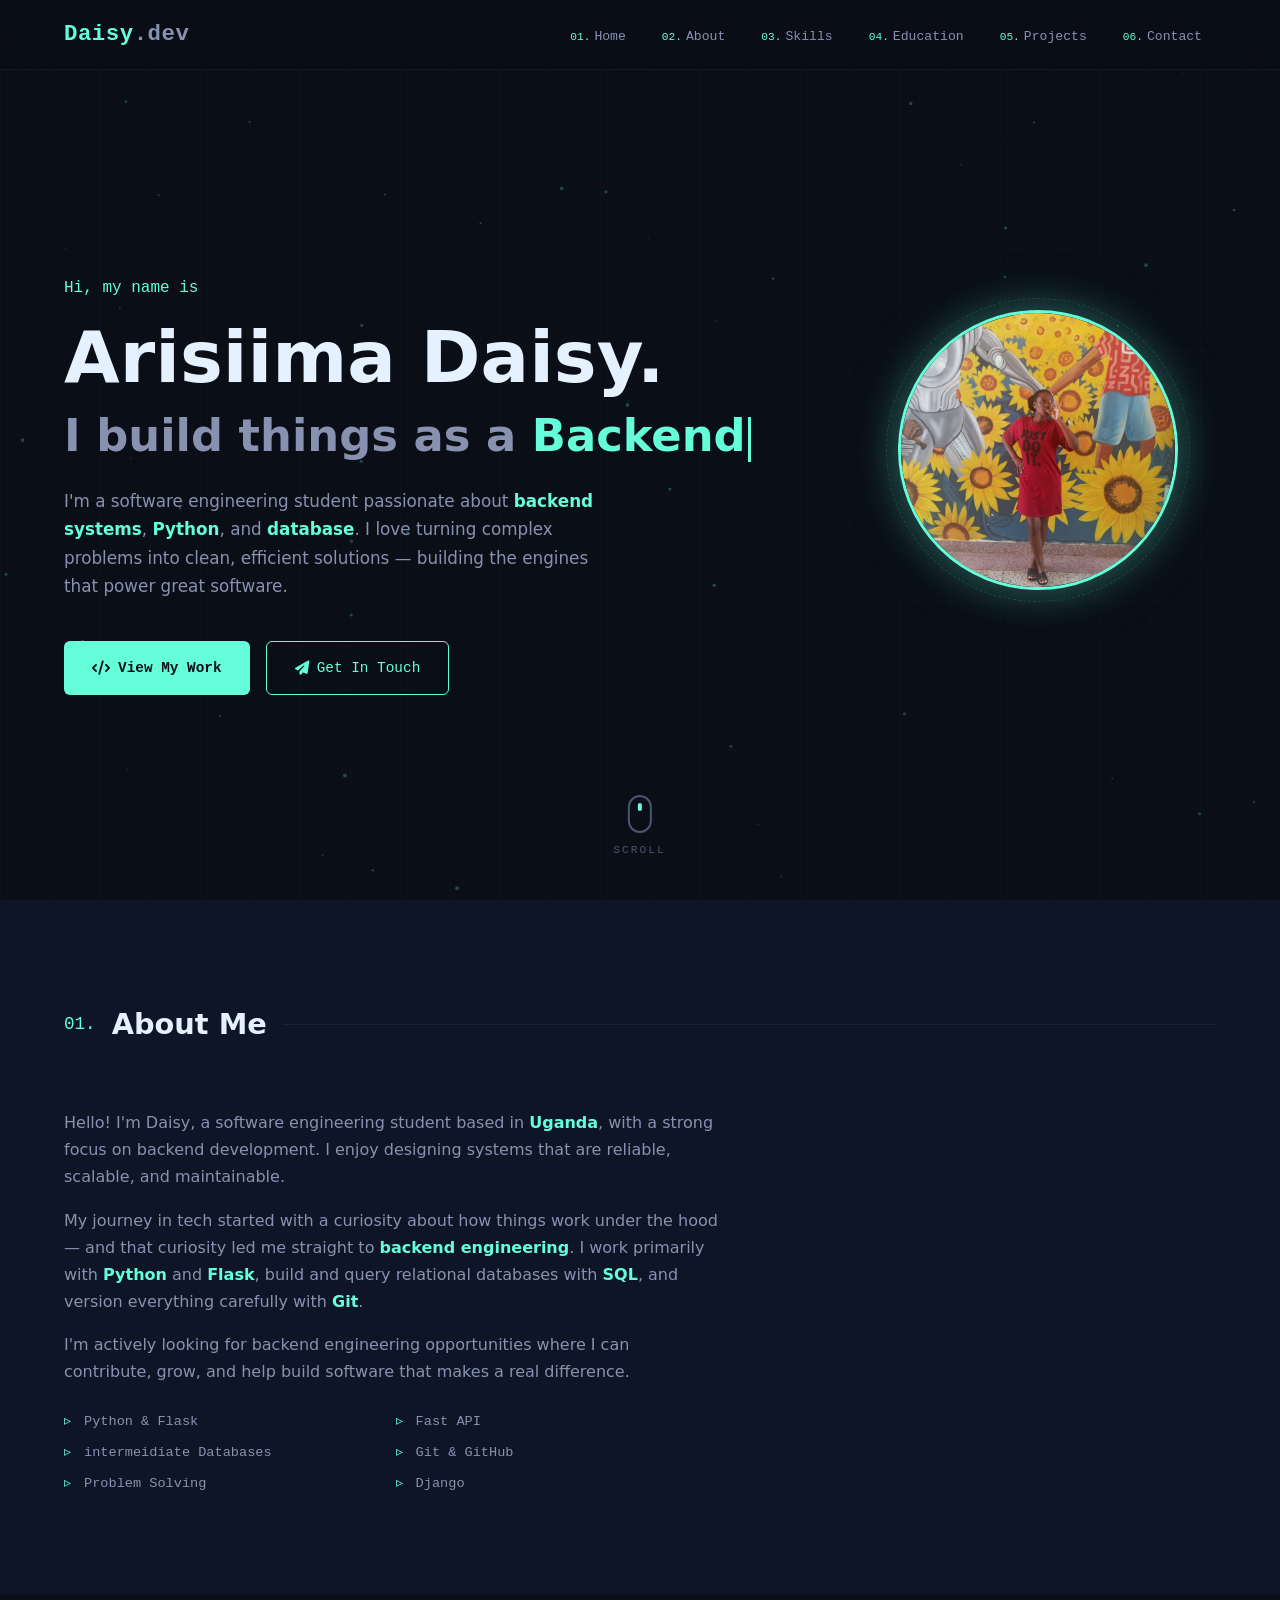
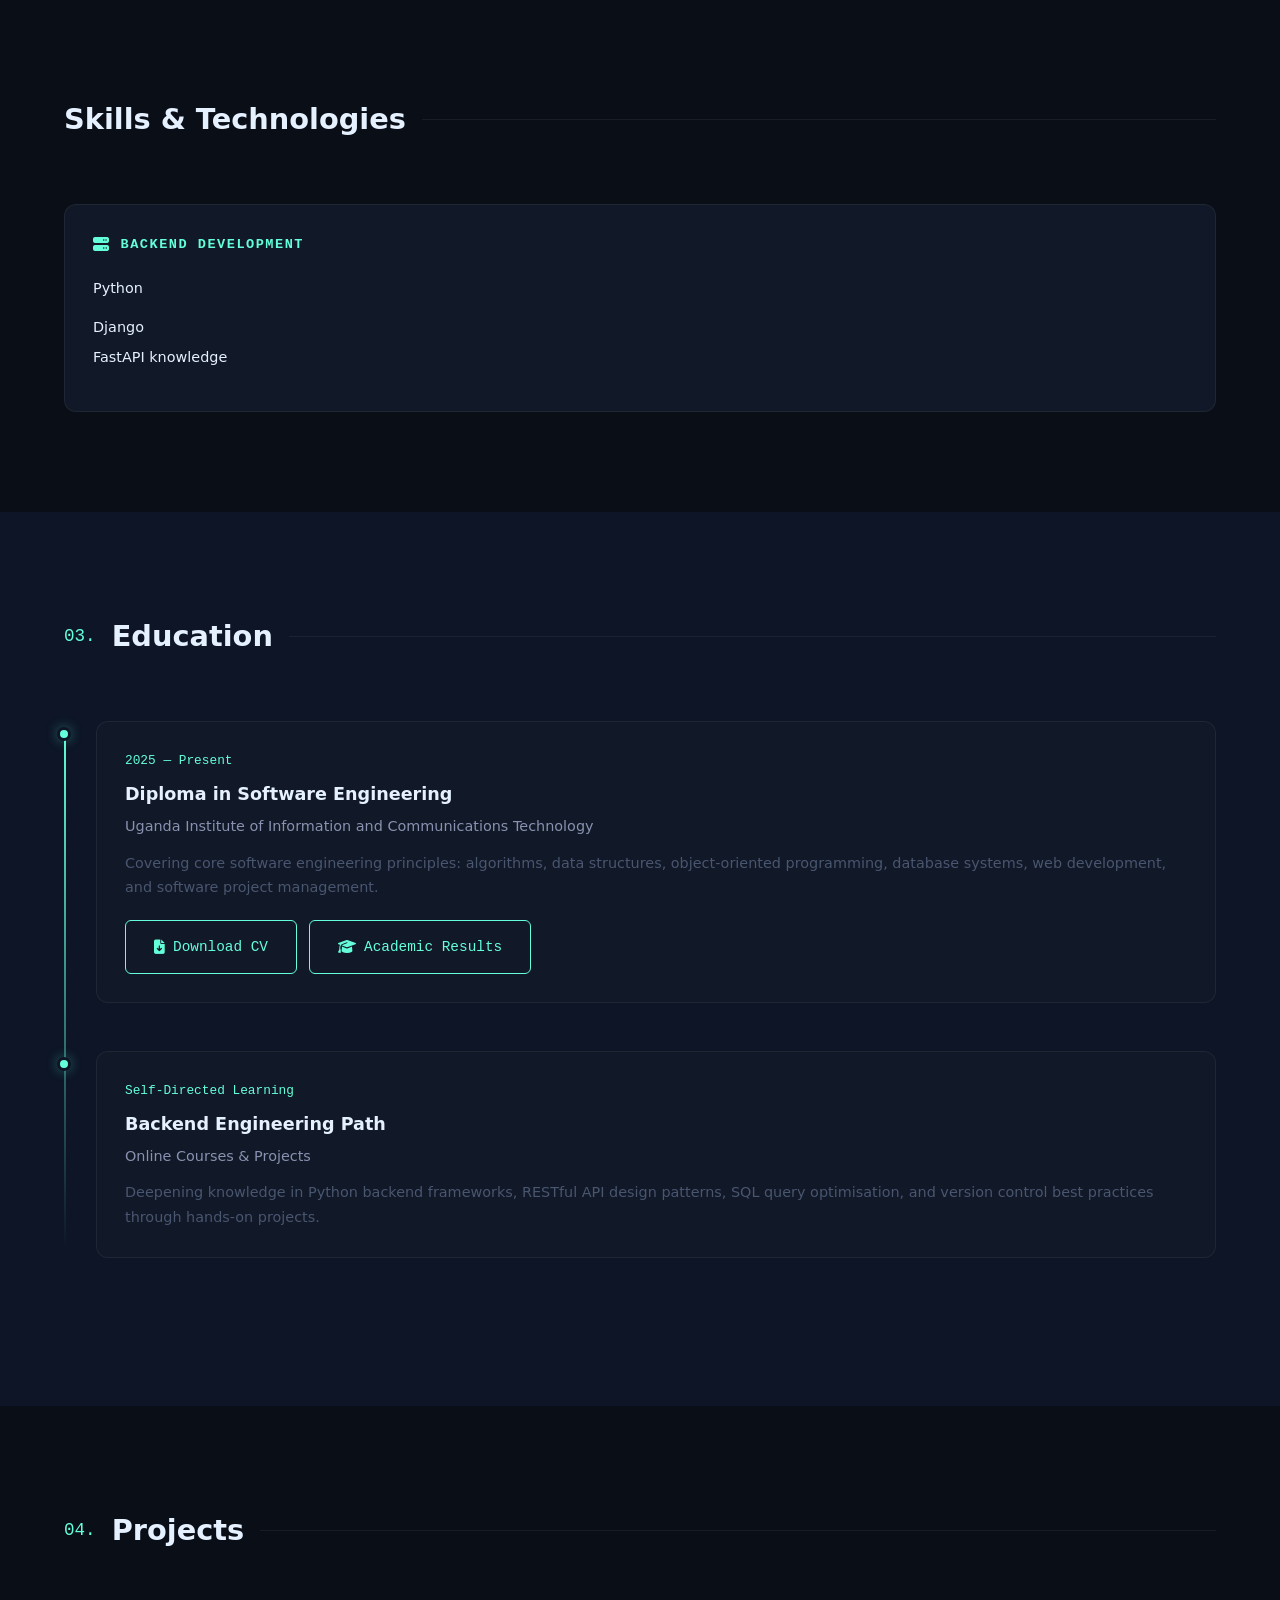
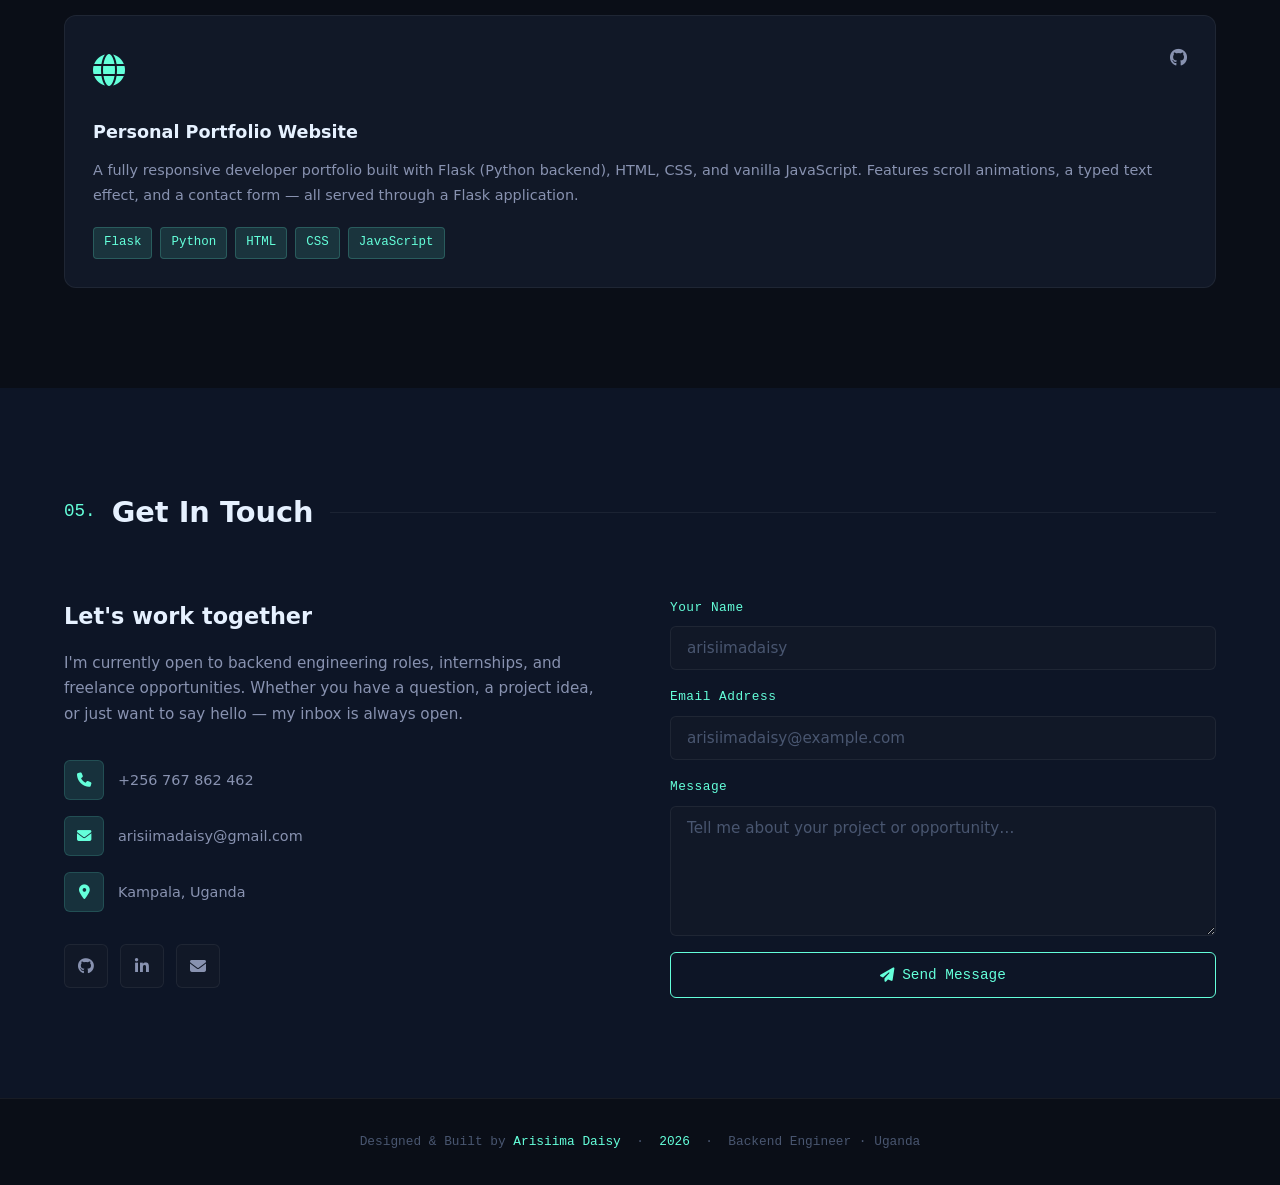
==== index.html @ 24797f11 "simple edit" ====
<!doctype html>
<html lang="en">
  <head>
    <meta charset="UTF-8" />
    <meta name="viewport" content="width=device-width, initial-scale=1.0" />
    <meta name="description" content="Arisiima Daisy — Backend Software Engineer specialising in Python, APIs, and database design. Open to backend engineering opportunities." />
    <meta name="author" content="Arisiima Daisy" />
    <title>Arisiima Daisy | Backend Engineer</title>

    <!-- Preconnect for performance -->
    <link rel="preconnect" href="https://cdnjs.cloudflare.com" />

    <link rel="stylesheet" href="./static/style.css" />
    <link rel="stylesheet" href="https://cdnjs.cloudflare.com/ajax/libs/font-awesome/6.4.0/css/all.min.css" />
  </head>

  <body>

    <!-- Particle network background -->
    <canvas id="particles-canvas"></canvas>

    <!-- ==========================================
         NAVIGATION
         ========================================== -->
    <nav>
      <a href="#hero" class="logo">Daisy<span>.dev</span></a>

      <ul>
        <li><a href="#hero">Home</a></li>
        <li><a href="#about">About</a></li>
        <li><a href="#skills">Skills</a></li>
        <li><a href="#education">Education</a></li>
        <li><a href="#projects">Projects</a></li>
        <li><a href="#contact">Contact</a></li>
      </ul>

      <button class="hamburger" aria-label="Toggle navigation" aria-expanded="false">
        <span></span>
        <span></span>
        <span></span>
      </button>
    </nav>

    <!-- ==========================================
         HERO
         ========================================== -->
    <section id="hero">
      <div class="hero-inner">
        <p class="hero-greeting">Hi, my name is</p>
        <h1 class="hero-name">Arisiima Daisy.</h1>
        <h2 class="hero-title">
          I build things as a&nbsp;<span class="typed-text"></span><span class="cursor"></span>
        </h2>
        <p class="hero-description">
          I'm a software engineering student passionate about <strong>backend systems</strong>,
          <strong>Python</strong>, and <strong>database</strong>. I love turning
          complex problems into clean, efficient solutions — building the engines that
          power great software.
        </p>
        <div class="hero-cta">
          <a href="#projects" class="btn btn-secondary">
            <i class="fa-solid fa-code"></i> View My Work
          </a>
          <a href="#contact" class="btn btn-primary">
            <i class="fa-solid fa-paper-plane"></i> Get In Touch
          </a>
        </div>
      </div>

      <!-- Profile photo -->
      <div class="hero-image-wrapper">
        <img src="./templates/mine.jpeg" alt="Arisiima Daisy — Backend Engineer" />
      </div>

      <!-- Scroll hint -->
      <div class="scroll-indicator">
        <div class="mouse"></div>
        <span>SCROLL</span>
      </div>
    </section>

    <!-- ==========================================
         ABOUT
         ========================================== -->
    <section id="about">
      <div class="section-header reveal">
        <span class="section-num">01.</span>
        <h2>About Me</h2>
      </div>

      <div class="about-grid">
        <div class="about-text reveal-left">
          <p>
            Hello! I'm Daisy, a software engineering student based in <strong>Uganda</strong>,
            with a strong focus on backend development. I enjoy designing systems that are
            reliable, scalable, and maintainable.
          </p>
          <p>
            My journey in tech started with a curiosity about how things work under the hood —
            and that curiosity led me straight to <strong>backend engineering</strong>. I work
            primarily with <strong>Python</strong> and <strong>Flask</strong>, build and query
            relational databases with <strong>SQL</strong>, and version everything carefully
            with <strong>Git</strong>.
          </p>
          <p>
            I'm actively looking for backend engineering opportunities where I can contribute,
            grow, and help build software that makes a real difference.
          </p>

          <ul class="about-highlights">
            <li>Python &amp; Flask</li>
            <li>Fast API </li>
            <li>intermeidiate Databases</li>
            <li>Git &amp; GitHub</li>
            <li>Problem Solving</li>
            <li>Django</li>
          </ul>
        </div>
      </div>
    </section>

    <!-- ==========================================
         SKILLS
         ========================================== -->
    <section id="skills">
      <div class="section-header reveal">
        <h2>Skills &amp; Technologies</h2>
      </div>

      <div class="skills-grid">

        <!-- Backend -->
        <div class="skill-category reveal">
          <h3><i class="fa-solid fa-server"></i> Backend Development</h3>

          <div class="skill-item">
            <div class="skill-info">
              <span class="skill-name">Python</span>
              </div>
          </div>

          <div class="skill-item">
            <div class="skill-info">
              <span class="skill-name">Django</span>
            </div>
          <div class="skill-item">
            <div class="skill-info">
              <span class="skill-name">FastAPI knowledge</span> 
            </div>
          </div>
        </div>
    </section>

    <!-- ==========================================
         EDUCATION
         ========================================== -->
    <section id="education">
      <div class="section-header reveal">
        <span class="section-num">03.</span>
        <h2>Education</h2>
      </div>

      <div class="timeline">
        <div class="timeline-item reveal">
          <div class="timeline-card">
            <div class="timeline-date">2025 — Present</div>
            <h3>Diploma in Software Engineering</h3>
            <p class="institution">Uganda Institute of Information and Communications Technology</p>
            <p>
              Covering core software engineering principles: algorithms, data structures,
              object-oriented programming, database systems, web development, and software
              project management.
            </p>
            <div class="doc-links">
              <a href="CV.pdf" target="_blank" class="btn btn-primary" id="cvButton">
                <i class="fa-solid fa-file-arrow-down"></i> Download CV
              </a>
              <a href="../my results.pdf" target="_blank" class="btn btn-primary">
                <i class="fa-solid fa-graduation-cap"></i> Academic Results
              </a>
            </div>
          </div>
        </div>

        <div class="timeline-item reveal">
          <div class="timeline-card">
            <div class="timeline-date">Self-Directed Learning</div>
            <h3>Backend Engineering Path</h3>
            <p class="institution">Online Courses &amp; Projects</p>
            <p>
              Deepening knowledge in Python backend frameworks, RESTful API design patterns,
              SQL query optimisation, and version control best practices through hands-on projects.
            </p>
          </div>
        </div>
      </div>
    </section>

    <!-- ==========================================
         PROJECTS
         ========================================== -->
    <section id="projects">
      <div class="section-header reveal">
        <span class="section-num">04.</span>
        <h2>Projects</h2>
      </div>

      <div class="projects-grid reveal-stagger">

        <!-- Project 1 -->
        <div class="project-card">
          <div class="project-top">
            <span class="project-icon"><i class="fa-solid fa-globe"></i></span>
            <div class="project-links">
              <a href="#" title="View Code" aria-label="Source code">
                <i class="fa-brands fa-github"></i>
              </a>
            </div>
          </div>
          <h3>Personal Portfolio Website</h3>
          <p>
            A fully responsive developer portfolio built with Flask (Python backend),
            HTML, CSS, and vanilla JavaScript. Features scroll animations, a typed
            text effect, and a contact form — all served through a Flask application.
          </p>
          <div class="tech-tags">
            <span class="tag">Flask</span>
            <span class="tag">Python</span>
            <span class="tag">HTML</span>
            <span class="tag">CSS</span>
            <span class="tag">JavaScript</span>
          </div>
        </div>

        <!-- Project 2 — placeholder encouraging growth -->
        <!-- <div class="project-card">
          <div class="project-top">
            <span class="project-icon"><i class="fa-solid fa-database"></i></span>
            <div class="project-links">
              <a href="#" title="Coming soon" aria-label="Coming soon">
                <i class="fa-solid fa-code"></i>
              </a>
            </div>
          </div>
          <h3>Student Records API</h3>
          <p>
            A RESTful API built with Flask and SQLite for managing student records —
            supporting CRUD operations, query filtering, and JSON responses. Demonstrates
            clean separation of concerns and database-backed persistence.
          </p>
          <div class="tech-tags">
            <span class="tag">Python</span>
            <span class="tag">Flask</span>
            <span class="tag">SQLite</span>
            <span class="tag">REST API</span>
          </div>
        </div> -->

        <!-- Project 3 -->
        <!-- <div class="project-card">
          <div class="project-top">
            <span class="project-icon"><i class="fa-solid fa-terminal"></i></span>
            <div class="project-links">
              <a href="#" title="View Code" aria-label="Source code">
                <i class="fa-brands fa-github"></i>
              </a>
            </div>
          </div>
          <h3>CLI Task Manager</h3>
          <p>
            A command-line task management tool written in Python. Stores tasks in a
            local database, supports priorities, deadlines, and status tracking —
            a practical utility built to sharpen Python and SQL skills.
          </p>
          <div class="tech-tags">
            <span class="tag">Python</span>
            <span class="tag">SQL</span>
            <span class="tag">CLI</span>
          </div>
        </div> -->

      </div>
    </section>

    <!-- ==========================================
         CONTACT
         ========================================== -->
    <section id="contact">
      <div class="section-header reveal">
        <span class="section-num">05.</span>
        <h2>Get In Touch</h2>
      </div>

      <div class="contact-wrapper">

        <!-- Left: info -->
        <div class="contact-info-block reveal-left">
          <h3>Let's work together</h3>
          <p>
            I'm currently open to backend engineering roles, internships, and
            freelance opportunities. Whether you have a question, a project idea, or
            just want to say hello — my inbox is always open.
          </p>

          <div class="contact-details">
            <a href="tel:+256767862462" class="contact-item">
              <span class="icon-box"><i class="fa-solid fa-phone"></i></span>
              +256 767 862 462
            </a>
            <a href="mailto:arisiimadaisy@gmail.com" class="contact-item">
              <span class="icon-box"><i class="fa-solid fa-envelope"></i></span>
              arisiimadaisy@gmail.com
            </a>
            <span class="contact-item">
              <span class="icon-box"><i class="fa-solid fa-location-dot"></i></span>
              Kampala, Uganda
            </span>
          </div>

          <div class="social-links">
            <a href="https://github.com/arisiimadaisy-glitch" class="social-link" title="GitHub" aria-label="GitHub">
              <i class="fa-brands fa-github"></i>
            </a>
            <a href="#" class="social-link" title="LinkedIn" aria-label="LinkedIn">
              <i class="fa-brands fa-linkedin-in"></i>
            </a>
            <a href="mailto:arisiimadaisy@gmail.com" class="social-link" title="Email" aria-label="Email">
              <i class="fa-solid fa-envelope"></i>
            </a>
          </div>
        </div>

        <!-- Right: form -->
        <div class="reveal-right">
          <form id="contactForm" class="contact-form" novalidate>
            <div class="form-group">
              <label for="name">Your Name</label>
              <input type="text" id="name" name="name" placeholder="arisiimadaisy" autocomplete="name" />
            </div>
            <div class="form-group">
              <label for="email">Email Address</label>
              <input type="email" id="email" name="email" placeholder="arisiimadaisy@example.com" autocomplete="email" />
            </div>
            <div class="form-group">
              <label for="message">Message</label>
              <textarea id="message" name="message" placeholder="Tell me about your project or opportunity…"></textarea>
            </div>
            <div id="formMessage" class="form-message" role="alert"></div>
            <button type="submit" id="submitBtn" class="btn-submit">
              <i class="fa-solid fa-paper-plane"></i> Send Message
            </button>
          </form>
        </div>

      </div>
    </section>

    <!-- ==========================================
         FOOTER
         ========================================== -->
    <footer>
      <p>
        Designed &amp; Built by <span>Arisiima Daisy</span> &nbsp;·&nbsp;
        <span id="year"></span> &nbsp;·&nbsp;
        Backend Engineer · Uganda
      </p>
    </footer>

    <script src="./static/script.js"></script>
  </body>
</html>
---- static/style.css ----
/* ============================================
   DAISY ARISIIMA — Backend Engineer Portfolio
   Professional Dark Theme
   ============================================ */

/* --- CSS Custom Properties --- */
:root {
  --bg-primary: #0a0e17;
  --bg-secondary: #0d1526;
  --bg-card: #111827;
  --bg-card-hover: #1a2340;
  --accent: #64ffda;
  --accent-dim: rgba(100, 255, 218, 0.12);
  --accent-glow: rgba(100, 255, 218, 0.35);
  --blue: #4f9cf9;
  --blue-dim: rgba(79, 156, 249, 0.12);
  --text-primary: #e6f1ff;
  --text-secondary: #8892b0;
  --text-muted: #495670;
  --border: rgba(100, 255, 218, 0.15);
  --border-subtle: rgba(255, 255, 255, 0.06);
  --shadow: 0 10px 40px rgba(0, 0, 0, 0.5);
  --shadow-accent: 0 0 30px rgba(100, 255, 218, 0.08);
  --radius: 12px;
  --radius-sm: 6px;
  --transition: all 0.3s cubic-bezier(0.4, 0, 0.2, 1);
  --font-mono: 'Courier New', 'Consolas', monospace;
  --nav-height: 70px;
}

/* --- Reset & Base --- */
*, *::before, *::after {
  margin: 0;
  padding: 0;
  box-sizing: border-box;
}

html {
  scroll-behavior: smooth;
  scroll-padding-top: var(--nav-height);
}

body {
  background-color: var(--bg-primary);
  color: var(--text-primary);
  font-family: 'Segoe UI', system-ui, -apple-system, sans-serif;
  font-size: 16px;
  line-height: 1.7;
  overflow-x: hidden;
}

/* Subtle grid background pattern */
body::before {
  content: '';
  position: fixed;
  inset: 0;
  background-image:
    linear-gradient(rgba(100, 255, 218, 0.02) 1px, transparent 1px),
    linear-gradient(90deg, rgba(100, 255, 218, 0.02) 1px, transparent 1px);
  background-size: 50px 50px;
  pointer-events: none;
  z-index: 0;
}

/* ============================================
   NAVIGATION
   ============================================ */
nav {
  position: fixed;
  top: 0;
  left: 0;
  right: 0;
  height: var(--nav-height);
  background: rgba(10, 14, 23, 0.85);
  backdrop-filter: blur(20px);
  -webkit-backdrop-filter: blur(20px);
  border-bottom: 1px solid var(--border-subtle);
  display: flex;
  align-items: center;
  justify-content: space-between;
  padding: 0 5%;
  z-index: 1000;
  transition: var(--transition);
}

nav.scrolled {
  background: rgba(10, 14, 23, 0.97);
  box-shadow: 0 4px 30px rgba(0, 0, 0, 0.4);
}

.logo {
  font-family: var(--font-mono);
  font-size: 1.4rem;
  font-weight: 700;
  color: var(--accent);
  letter-spacing: 0.5px;
  text-decoration: none;
}

.logo span {
  color: var(--text-secondary);
}

nav ul {
  list-style: none;
  display: flex;
  align-items: center;
  gap: 8px;
}

nav ul li a {
  font-family: var(--font-mono);
  font-size: 0.82rem;
  color: var(--text-secondary);
  text-decoration: none;
  padding: 8px 14px;
  border-radius: var(--radius-sm);
  transition: var(--transition);
  position: relative;
  counter-increment: nav-counter;
}

nav ul li a::before {
  color: var(--accent);
  font-size: 0.7rem;
  margin-right: 4px;
}

nav ul li:nth-child(1) a::before { content: '01.'; }
nav ul li:nth-child(2) a::before { content: '02.'; }
nav ul li:nth-child(3) a::before { content: '03.'; }
nav ul li:nth-child(4) a::before { content: '04.'; }
nav ul li:nth-child(5) a::before { content: '05.'; }
nav ul li:nth-child(6) a::before { content: '06.'; }

nav ul li a:hover,
nav ul li a.active {
  color: var(--accent);
  background: var(--accent-dim);
}

/* Hamburger */
.hamburger {
  display: none;
  flex-direction: column;
  gap: 5px;
  cursor: pointer;
  padding: 6px;
  border-radius: var(--radius-sm);
  transition: var(--transition);
}

.hamburger span {
  display: block;
  width: 24px;
  height: 2px;
  background: var(--accent);
  border-radius: 2px;
  transition: var(--transition);
}

.hamburger.open span:nth-child(1) { transform: translateY(7px) rotate(45deg); }
.hamburger.open span:nth-child(2) { opacity: 0; }
.hamburger.open span:nth-child(3) { transform: translateY(-7px) rotate(-45deg); }

/* ============================================
   LAYOUT WRAPPER
   ============================================ */
.container {
  max-width: 1100px;
  width: 90%;
  margin: 0 auto;
}

section {
  padding: 100px 5%;
  position: relative;
  z-index: 1;
}

.section-header {
  display: flex;
  align-items: center;
  gap: 16px;
  margin-bottom: 60px;
}

.section-header h2 {
  font-size: 1.8rem;
  font-weight: 700;
  color: var(--text-primary);
  white-space: nowrap;
}

.section-header .section-num {
  font-family: var(--font-mono);
  font-size: 1.1rem;
  color: var(--accent);
  font-weight: 400;
}

.section-header::after {
  content: '';
  display: block;
  height: 1px;
  width: 100%;
  background: var(--border-subtle);
}

/* ============================================
   HERO SECTION
   ============================================ */
#hero {
  min-height: 100vh;
  display: flex;
  align-items: center;
  padding: 0 5%;
  padding-top: var(--nav-height);
}

.hero-inner {
  max-width: 900px;
}

.hero-greeting {
  font-family: var(--font-mono);
  font-size: 1rem;
  color: var(--accent);
  margin-bottom: 16px;
  opacity: 0;
  transform: translateY(20px);
  animation: fadeUp 0.6s ease forwards 0.3s;
}

.hero-name {
  font-size: clamp(2.5rem, 6vw, 4.5rem);
  font-weight: 800;
  color: var(--text-primary);
  line-height: 1.1;
  margin-bottom: 12px;
  opacity: 0;
  transform: translateY(20px);
  animation: fadeUp 0.6s ease forwards 0.5s;
}

.hero-title {
  font-size: clamp(1.5rem, 4vw, 2.8rem);
  font-weight: 700;
  color: var(--text-secondary);
  line-height: 1.2;
  margin-bottom: 24px;
  opacity: 0;
  transform: translateY(20px);
  animation: fadeUp 0.6s ease forwards 0.7s;
}

.hero-title .typed-text {
  color: var(--accent);
}

.cursor {
  display: inline-block;
  width: 3px;
  height: 1em;
  background: var(--accent);
  margin-left: 2px;
  vertical-align: text-bottom;
  animation: blink 1s step-end infinite;
}

.hero-description {
  font-size: 1.05rem;
  color: var(--text-secondary);
  max-width: 560px;
  margin-bottom: 40px;
  opacity: 0;
  transform: translateY(20px);
  animation: fadeUp 0.6s ease forwards 0.9s;
}

.hero-description strong {
  color: var(--accent);
  font-weight: 600;
}

.hero-cta {
  display: flex;
  flex-wrap: wrap;
  gap: 16px;
  opacity: 0;
  transform: translateY(20px);
  animation: fadeUp 0.6s ease forwards 1.1s;
}

.hero-image-wrapper {
  position: absolute;
  right: 8%;
  top: 50%;
  transform: translateY(-50%);
  opacity: 0;
  animation: fadeIn 1s ease forwards 1.3s;
}

.hero-image-wrapper img {
  width: 280px;
  height: 280px;
  border-radius: 50%;
  object-fit: cover;
  border: 3px solid var(--accent);
  box-shadow: 0 0 40px var(--accent-glow), 0 0 80px rgba(100, 255, 218, 0.08);
  display: block;
}

.hero-image-wrapper::before {
  content: '';
  position: absolute;
  inset: -12px;
  border-radius: 50%;
  border: 1px dashed var(--border);
  animation: spin 18s linear infinite;
}

/* Scroll indicator */
.scroll-indicator {
  position: absolute;
  bottom: 40px;
  left: 50%;
  transform: translateX(-50%);
  display: flex;
  flex-direction: column;
  align-items: center;
  gap: 8px;
  color: var(--text-muted);
  font-family: var(--font-mono);
  font-size: 0.7rem;
  letter-spacing: 2px;
  opacity: 0;
  animation: fadeIn 1s ease forwards 1.6s;
}

.scroll-indicator .mouse {
  width: 24px;
  height: 38px;
  border: 2px solid var(--text-muted);
  border-radius: 12px;
  position: relative;
}

.scroll-indicator .mouse::after {
  content: '';
  position: absolute;
  top: 6px;
  left: 50%;
  transform: translateX(-50%);
  width: 4px;
  height: 8px;
  background: var(--accent);
  border-radius: 2px;
  animation: scrollDown 1.8s ease infinite;
}

/* ============================================
   BUTTONS
   ============================================ */
.btn {
  display: inline-flex;
  align-items: center;
  gap: 8px;
  padding: 14px 28px;
  border-radius: var(--radius-sm);
  font-family: var(--font-mono);
  font-size: 0.9rem;
  font-weight: 500;
  text-decoration: none;
  cursor: pointer;
  transition: var(--transition);
  border: none;
  outline: none;
}

.btn-primary {
  background: transparent;
  color: var(--accent);
  border: 1px solid var(--accent);
}

.btn-primary:hover {
  background: var(--accent-dim);
  box-shadow: 0 0 20px var(--accent-glow);
  transform: translateY(-2px);
}

.btn-secondary {
  background: var(--accent);
  color: var(--bg-primary);
  font-weight: 700;
}

.btn-secondary:hover {
  background: #52d9b8;
  transform: translateY(-2px);
  box-shadow: 0 8px 25px var(--accent-glow);
}

/* ============================================
   ABOUT SECTION
   ============================================ */
#about {
  background: var(--bg-secondary);
}

.about-grid {
  display: grid;
  grid-template-columns: 3fr 2fr;
  gap: 60px;
  align-items: start;
}

.about-text p {
  color: var(--text-secondary);
  margin-bottom: 16px;
  font-size: 1rem;
}

.about-text p strong {
  color: var(--accent);
}

.about-highlights {
  display: grid;
  grid-template-columns: 1fr 1fr;
  gap: 8px;
  margin-top: 24px;
}

.about-highlights li {
  list-style: none;
  font-family: var(--font-mono);
  font-size: 0.85rem;
  color: var(--text-secondary);
  padding-left: 20px;
  position: relative;
}

.about-highlights li::before {
  content: '▹';
  position: absolute;
  left: 0;
  color: var(--accent);
}

.about-stats {
  display: flex;
  flex-direction: column;
  gap: 24px;
}

.stat-card {
  background: var(--bg-card);
  border: 1px solid var(--border-subtle);
  border-radius: var(--radius);
  padding: 24px;
  text-align: center;
  transition: var(--transition);
}

.stat-card:hover {
  border-color: var(--border);
  box-shadow: var(--shadow-accent);
  transform: translateY(-4px);
}

.stat-number {
  font-size: 2.2rem;
  font-weight: 800;
  color: var(--accent);
  font-family: var(--font-mono);
  line-height: 1;
}

.stat-label {
  font-size: 0.85rem;
  color: var(--text-muted);
  margin-top: 6px;
}

/* ============================================
   SKILLS SECTION
   ============================================ */
#skills {
  background: var(--bg-primary);
}

.skills-grid {
  display: grid;
  grid-template-columns: repeat(auto-fit, minmax(300px, 1fr));
  gap: 24px;
}

.skill-category {
  background: var(--bg-card);
  border: 1px solid var(--border-subtle);
  border-radius: var(--radius);
  padding: 28px;
  transition: var(--transition);
}

.skill-category:hover {
  border-color: var(--border);
  box-shadow: var(--shadow-accent);
  transform: translateY(-4px);
}

.skill-category h3 {
  font-family: var(--font-mono);
  font-size: 0.85rem;
  color: var(--accent);
  text-transform: uppercase;
  letter-spacing: 1.5px;
  margin-bottom: 20px;
  display: flex;
  align-items: center;
  gap: 10px;
}

.skill-category h3 i {
  font-size: 1rem;
}

.skill-item {
  margin-bottom: 14px;
}

.skill-info {
  display: flex;
  justify-content: space-between;
  align-items: center;
  margin-bottom: 6px;
}

.skill-name {
  font-size: 0.9rem;
  color: var(--text-primary);
}

.skill-pct {
  font-family: var(--font-mono);
  font-size: 0.8rem;
  color: var(--accent);
}

.skill-bar {
  height: 4px;
  background: var(--border-subtle);
  border-radius: 2px;
  overflow: hidden;
}

.skill-fill {
  height: 100%;
  background: linear-gradient(90deg, var(--accent), var(--blue));
  border-radius: 2px;
  width: 0;
  transition: width 1.2s cubic-bezier(0.4, 0, 0.2, 1);
}

.tech-tags {
  display: flex;
  flex-wrap: wrap;
  gap: 8px;
  margin-top: 12px;
}

.tag {
  font-family: var(--font-mono);
  font-size: 0.78rem;
  color: var(--accent);
  background: var(--accent-dim);
  border: 1px solid rgba(100, 255, 218, 0.2);
  padding: 4px 10px;
  border-radius: 4px;
  transition: var(--transition);
}

.tag:hover {
  background: rgba(100, 255, 218, 0.2);
}

/* ============================================
   EDUCATION SECTION
   ============================================ */
#education {
  background: var(--bg-secondary);
}

.timeline {
  position: relative;
  padding-left: 32px;
}

.timeline::before {
  content: '';
  position: absolute;
  left: 0;
  top: 8px;
  bottom: 8px;
  width: 2px;
  background: linear-gradient(to bottom, var(--accent), transparent);
}

.timeline-item {
  position: relative;
  margin-bottom: 48px;
}

.timeline-item::before {
  content: '';
  position: absolute;
  left: -39px;
  top: 6px;
  width: 14px;
  height: 14px;
  border-radius: 50%;
  background: var(--accent);
  border: 3px solid var(--bg-secondary);
  box-shadow: 0 0 12px var(--accent-glow);
}

.timeline-card {
  background: var(--bg-card);
  border: 1px solid var(--border-subtle);
  border-radius: var(--radius);
  padding: 28px;
  transition: var(--transition);
}

.timeline-card:hover {
  border-color: var(--border);
  box-shadow: var(--shadow-accent);
}

.timeline-date {
  font-family: var(--font-mono);
  font-size: 0.8rem;
  color: var(--accent);
  margin-bottom: 8px;
}

.timeline-card h3 {
  font-size: 1.1rem;
  color: var(--text-primary);
  margin-bottom: 4px;
}

.timeline-card .institution {
  font-size: 0.9rem;
  color: var(--text-secondary);
  margin-bottom: 12px;
}

.timeline-card p {
  font-size: 0.9rem;
  color: var(--text-muted);
}

.doc-links {
  display: flex;
  gap: 12px;
  margin-top: 20px;
  flex-wrap: wrap;
}

/* ============================================
   PROJECTS SECTION
   ============================================ */
#projects {
  background: var(--bg-primary);
}

.projects-grid {
  display: grid;
  grid-template-columns: repeat(auto-fit, minmax(320px, 1fr));
  gap: 24px;
}

.project-card {
  background: var(--bg-card);
  border: 1px solid var(--border-subtle);
  border-radius: var(--radius);
  padding: 28px;
  display: flex;
  flex-direction: column;
  transition: var(--transition);
  position: relative;
  overflow: hidden;
}

.project-card::before {
  content: '';
  position: absolute;
  top: 0;
  left: 0;
  right: 0;
  height: 2px;
  background: linear-gradient(90deg, var(--accent), var(--blue));
  transform: scaleX(0);
  transition: var(--transition);
}

.project-card:hover {
  border-color: var(--border);
  box-shadow: var(--shadow-accent);
  transform: translateY(-6px);
}

.project-card:hover::before {
  transform: scaleX(1);
}

.project-top {
  display: flex;
  justify-content: space-between;
  align-items: flex-start;
  margin-bottom: 20px;
}

.project-icon {
  font-size: 2rem;
  color: var(--accent);
}

.project-links {
  display: flex;
  gap: 12px;
}

.project-links a {
  color: var(--text-secondary);
  font-size: 1.1rem;
  transition: var(--transition);
  text-decoration: none;
}

.project-links a:hover {
  color: var(--accent);
}

.project-card h3 {
  font-size: 1.1rem;
  color: var(--text-primary);
  margin-bottom: 10px;
}

.project-card p {
  font-size: 0.9rem;
  color: var(--text-secondary);
  flex: 1;
  margin-bottom: 20px;
}

.project-card .tech-tags {
  margin-top: auto;
}

/* ============================================
   CONTACT SECTION
   ============================================ */
#contact {
  background: var(--bg-secondary);
}

.contact-wrapper {
  display: grid;
  grid-template-columns: 1fr 1fr;
  gap: 60px;
  align-items: start;
}

.contact-info-block h3 {
  font-size: 1.4rem;
  color: var(--text-primary);
  margin-bottom: 16px;
}

.contact-info-block p {
  color: var(--text-secondary);
  font-size: 0.95rem;
  margin-bottom: 32px;
}

.contact-details {
  display: flex;
  flex-direction: column;
  gap: 16px;
  margin-bottom: 32px;
}

.contact-item {
  display: flex;
  align-items: center;
  gap: 14px;
  color: var(--text-secondary);
  font-size: 0.9rem;
  text-decoration: none;
  transition: var(--transition);
}

.contact-item:hover {
  color: var(--accent);
}

.contact-item .icon-box {
  width: 40px;
  height: 40px;
  background: var(--accent-dim);
  border: 1px solid var(--border);
  border-radius: var(--radius-sm);
  display: flex;
  align-items: center;
  justify-content: center;
  color: var(--accent);
  font-size: 0.9rem;
  flex-shrink: 0;
}

.social-links {
  display: flex;
  gap: 12px;
}

.social-link {
  width: 44px;
  height: 44px;
  background: var(--bg-card);
  border: 1px solid var(--border-subtle);
  border-radius: var(--radius-sm);
  display: flex;
  align-items: center;
  justify-content: center;
  color: var(--text-secondary);
  font-size: 1rem;
  text-decoration: none;
  transition: var(--transition);
}

.social-link:hover {
  color: var(--accent);
  border-color: var(--accent);
  background: var(--accent-dim);
  transform: translateY(-3px);
}

/* Contact Form */
.contact-form {
  display: flex;
  flex-direction: column;
  gap: 16px;
}

.form-group {
  display: flex;
  flex-direction: column;
  gap: 8px;
}

.form-group label {
  font-family: var(--font-mono);
  font-size: 0.8rem;
  color: var(--accent);
  letter-spacing: 0.5px;
}

.form-group input,
.form-group textarea {
  background: var(--bg-card);
  border: 1px solid var(--border-subtle);
  border-radius: var(--radius-sm);
  padding: 12px 16px;
  color: var(--text-primary);
  font-size: 0.95rem;
  font-family: inherit;
  width: 100%;
  transition: var(--transition);
  outline: none;
  resize: vertical;
}

.form-group input:focus,
.form-group textarea:focus {
  border-color: var(--accent);
  background: var(--bg-card-hover);
  box-shadow: 0 0 0 3px var(--accent-dim);
}

.form-group input::placeholder,
.form-group textarea::placeholder {
  color: var(--text-muted);
}

.form-group textarea {
  min-height: 130px;
}

.form-message {
  font-family: var(--font-mono);
  font-size: 0.85rem;
  padding: 10px 14px;
  border-radius: var(--radius-sm);
  display: none;
}

.form-message.success {
  display: block;
  color: var(--accent);
  background: var(--accent-dim);
  border: 1px solid rgba(100, 255, 218, 0.3);
}

.form-message.error {
  display: block;
  color: #ff6b6b;
  background: rgba(255, 107, 107, 0.1);
  border: 1px solid rgba(255, 107, 107, 0.3);
}

/* Submit button */
.btn-submit {
  padding: 14px 28px;
  background: transparent;
  color: var(--accent);
  border: 1px solid var(--accent);
  border-radius: var(--radius-sm);
  font-family: var(--font-mono);
  font-size: 0.9rem;
  cursor: pointer;
  transition: var(--transition);
  display: flex;
  align-items: center;
  justify-content: center;
  gap: 8px;
  width: 100%;
}

.btn-submit:hover {
  background: var(--accent-dim);
  box-shadow: 0 0 20px var(--accent-glow);
}

.btn-submit:disabled {
  opacity: 0.6;
  cursor: not-allowed;
}

/* ============================================
   FOOTER
   ============================================ */
footer {
  background: var(--bg-primary);
  border-top: 1px solid var(--border-subtle);
  padding: 32px 5%;
  text-align: center;
}

footer p {
  font-family: var(--font-mono);
  font-size: 0.8rem;
  color: var(--text-muted);
}

footer span {
  color: var(--accent);
}

/* ============================================
   SCROLL ANIMATIONS
   ============================================ */
.reveal {
  opacity: 0;
  transform: translateY(30px);
  transition: opacity 0.7s ease, transform 0.7s ease;
}

.reveal.visible {
  opacity: 1;
  transform: translateY(0);
}

.reveal-left {
  opacity: 0;
  transform: translateX(-30px);
  transition: opacity 0.7s ease, transform 0.7s ease;
}

.reveal-left.visible {
  opacity: 1;
  transform: translateX(0);
}

.reveal-right {
  opacity: 0;
  transform: translateX(30px);
  transition: opacity 0.7s ease, transform 0.7s ease;
}

.reveal-right.visible {
  opacity: 1;
  transform: translateX(0);
}

/* stagger children */
.reveal-stagger > * {
  opacity: 0;
  transform: translateY(20px);
  transition: opacity 0.5s ease, transform 0.5s ease;
}

.reveal-stagger.visible > *:nth-child(1) { opacity: 1; transform: translateY(0); transition-delay: 0.05s; }
.reveal-stagger.visible > *:nth-child(2) { opacity: 1; transform: translateY(0); transition-delay: 0.15s; }
.reveal-stagger.visible > *:nth-child(3) { opacity: 1; transform: translateY(0); transition-delay: 0.25s; }
.reveal-stagger.visible > *:nth-child(4) { opacity: 1; transform: translateY(0); transition-delay: 0.35s; }
.reveal-stagger.visible > *:nth-child(5) { opacity: 1; transform: translateY(0); transition-delay: 0.45s; }
.reveal-stagger.visible > *:nth-child(6) { opacity: 1; transform: translateY(0); transition-delay: 0.55s; }

/* ============================================
   KEYFRAME ANIMATIONS
   ============================================ */
@keyframes fadeUp {
  to { opacity: 1; transform: translateY(0); }
}

@keyframes fadeIn {
  to { opacity: 1; }
}

@keyframes blink {
  0%, 100% { opacity: 1; }
  50% { opacity: 0; }
}

@keyframes spin {
  to { transform: rotate(360deg); }
}

@keyframes scrollDown {
  0% { top: 6px; opacity: 1; }
  100% { top: 20px; opacity: 0; }
}

@keyframes pulse {
  0%, 100% { box-shadow: 0 0 0 0 var(--accent-glow); }
  50% { box-shadow: 0 0 0 12px transparent; }
}

/* ============================================
   PARTICLES CANVAS
   ============================================ */
#particles-canvas {
  position: fixed;
  top: 0;
  left: 0;
  pointer-events: none;
  z-index: 0;
  opacity: 0.4;
}

/* ============================================
   RESPONSIVE
   ============================================ */
@media (max-width: 900px) {
  .hero-image-wrapper {
    display: none;
  }

  .about-grid {
    grid-template-columns: 1fr;
    gap: 40px;
  }

  .contact-wrapper {
    grid-template-columns: 1fr;
    gap: 40px;
  }
}

@media (max-width: 768px) {
  section { padding: 80px 5%; }

  nav ul {
    position: fixed;
    top: var(--nav-height);
    left: 0;
    right: 0;
    background: rgba(10, 14, 23, 0.98);
    flex-direction: column;
    align-items: center;
    padding: 32px 0;
    gap: 8px;
    transform: translateY(-120%);
    transition: transform 0.4s cubic-bezier(0.4, 0, 0.2, 1);
    border-bottom: 1px solid var(--border-subtle);
  }

  nav ul.open {
    transform: translateY(0);
  }

  .hamburger { display: flex; }

  .hero-name { font-size: 2rem; }
  .hero-title { font-size: 1.4rem; }

  .section-header h2 { font-size: 1.4rem; }

  .about-highlights { grid-template-columns: 1fr; }

  .skills-grid { grid-template-columns: 1fr; }

  .projects-grid { grid-template-columns: 1fr; }

  .doc-links { flex-direction: column; }
}

@media (max-width: 480px) {
  section { padding: 60px 5%; }
  .hero-cta { flex-direction: column; }
  .hero-cta .btn { text-align: center; justify-content: center; }
}
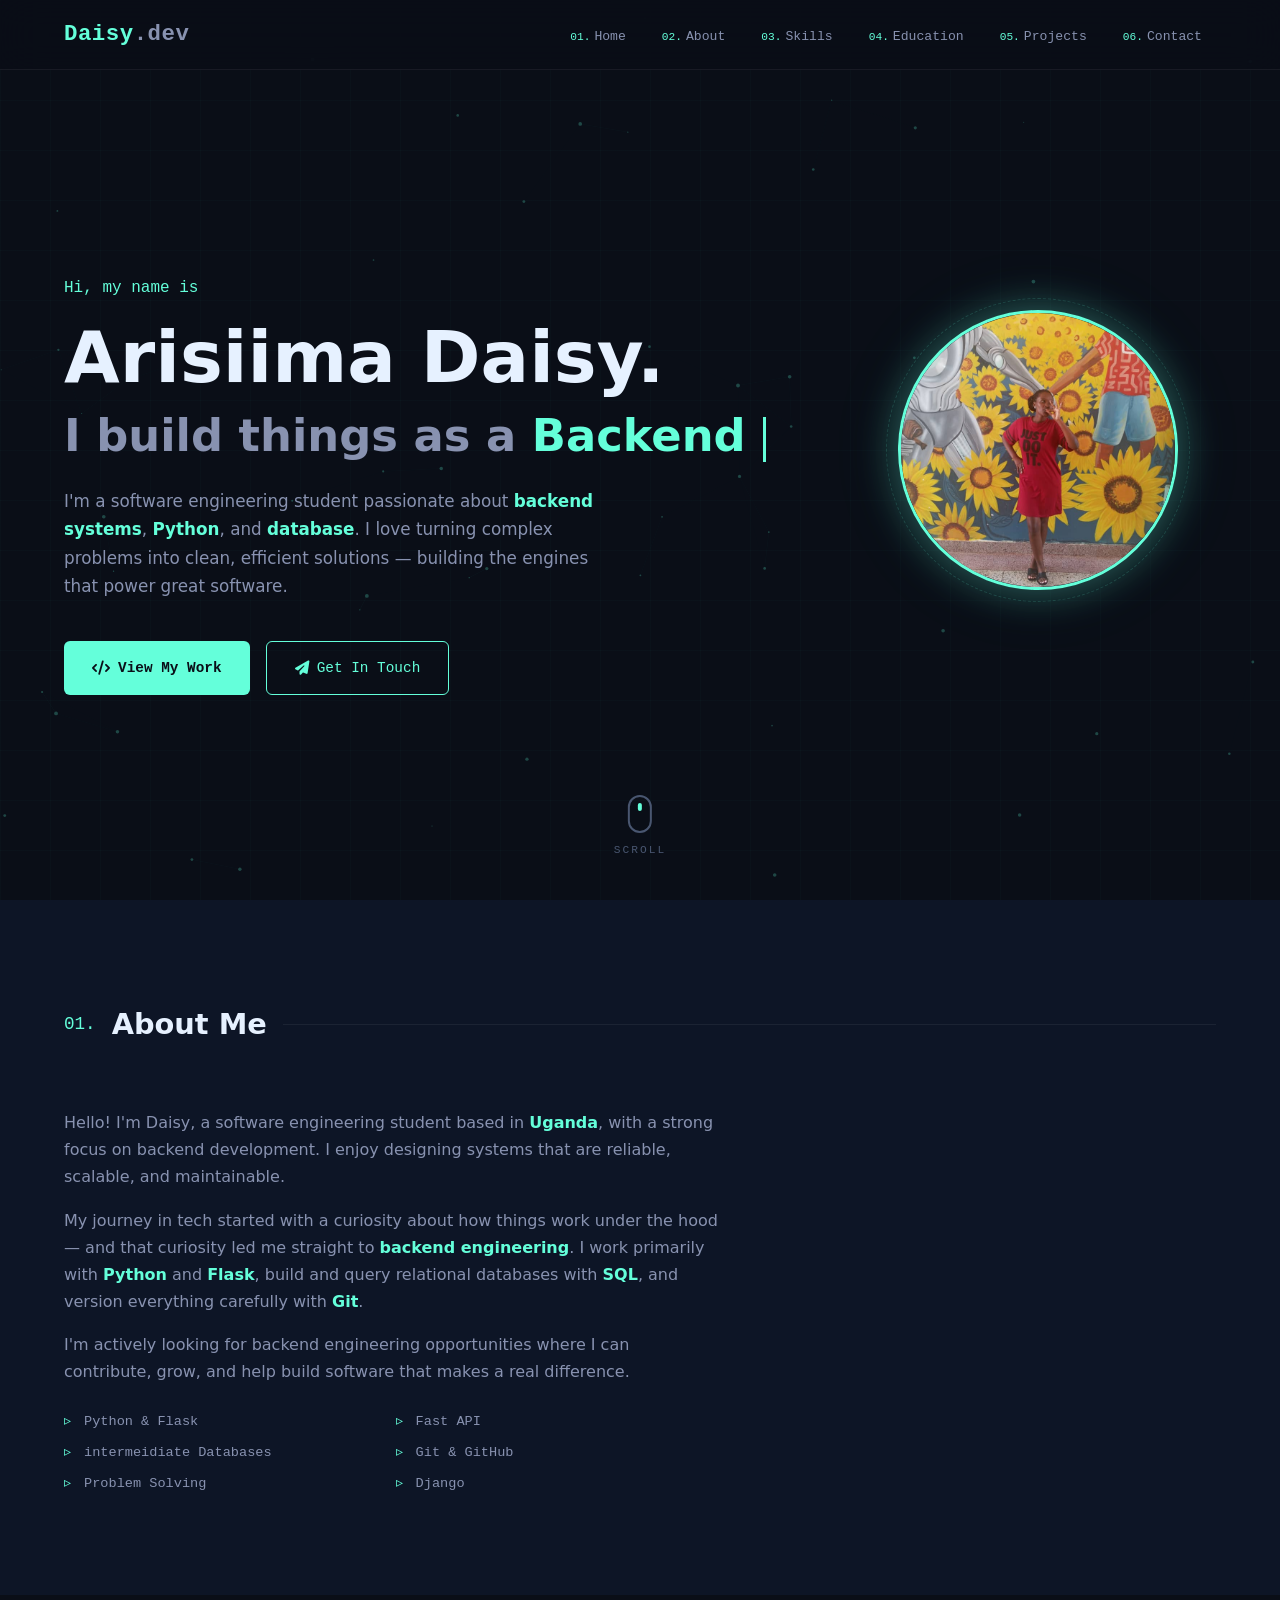
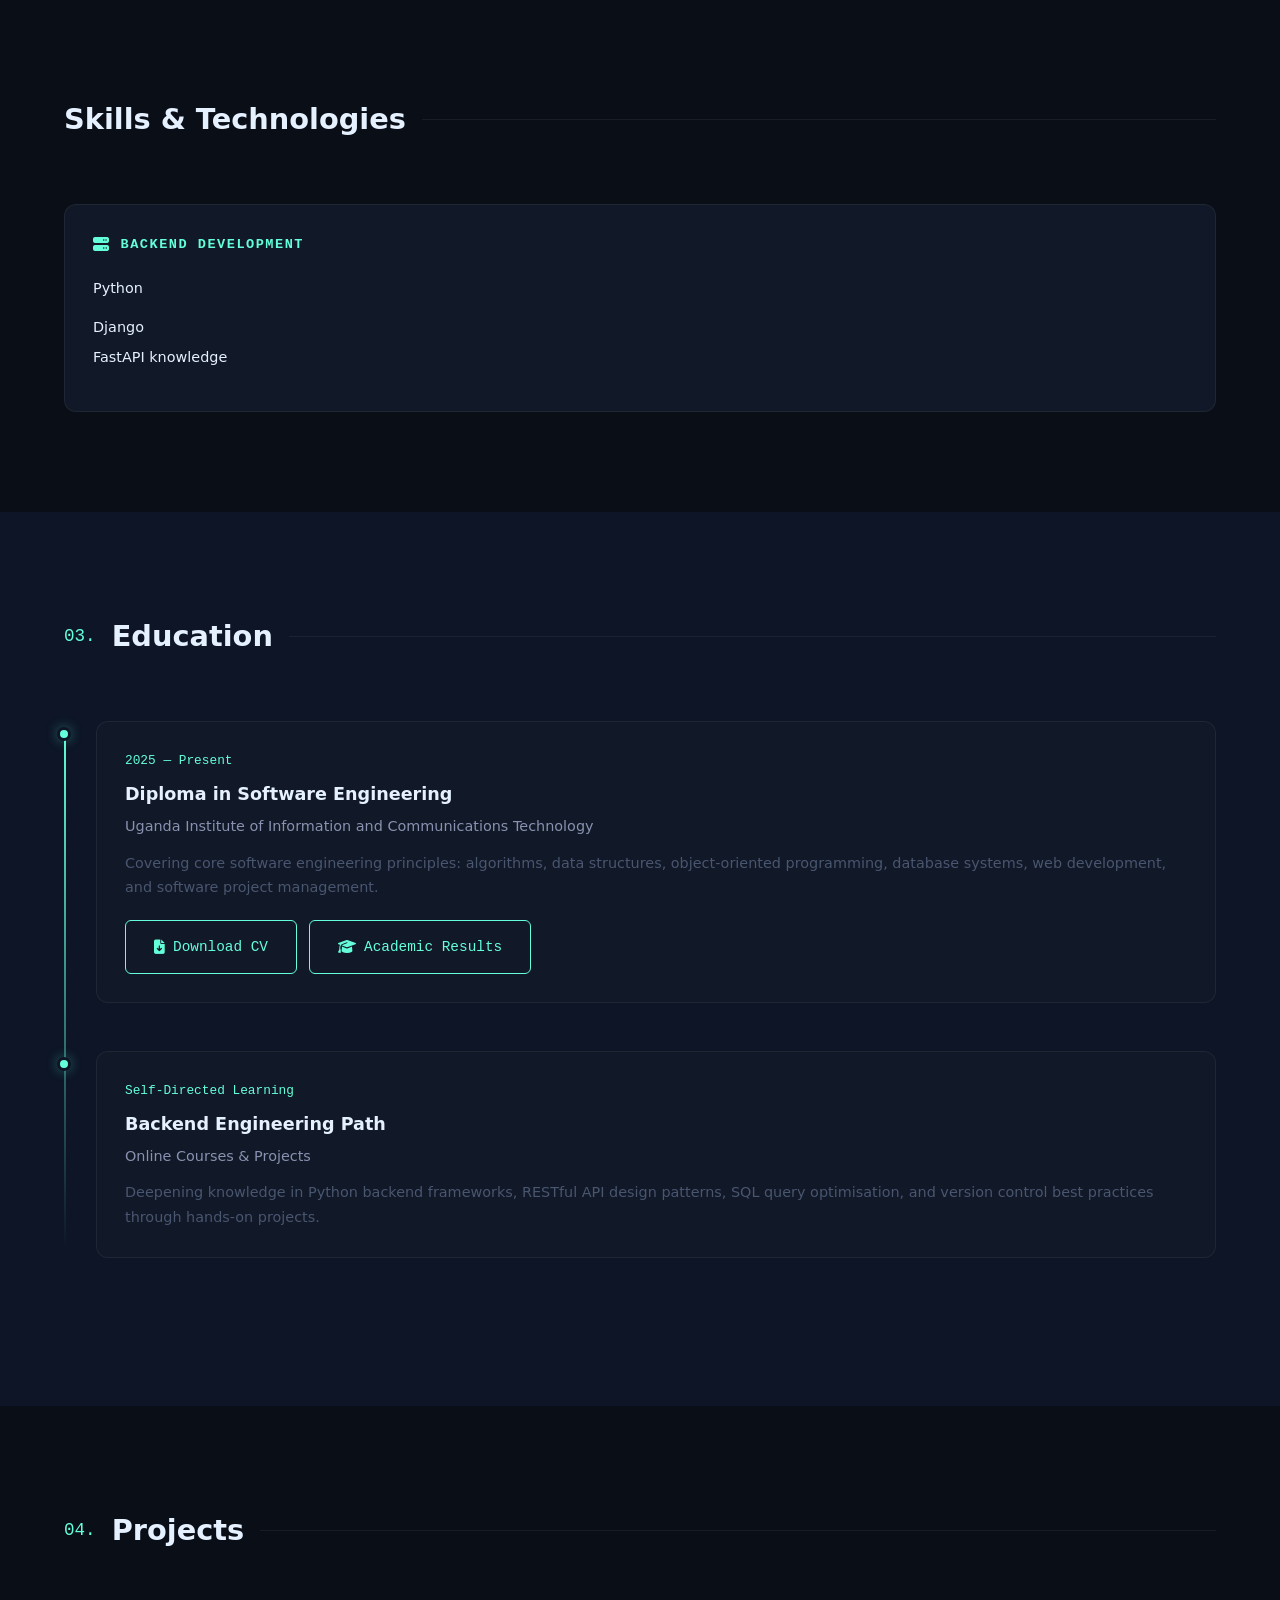
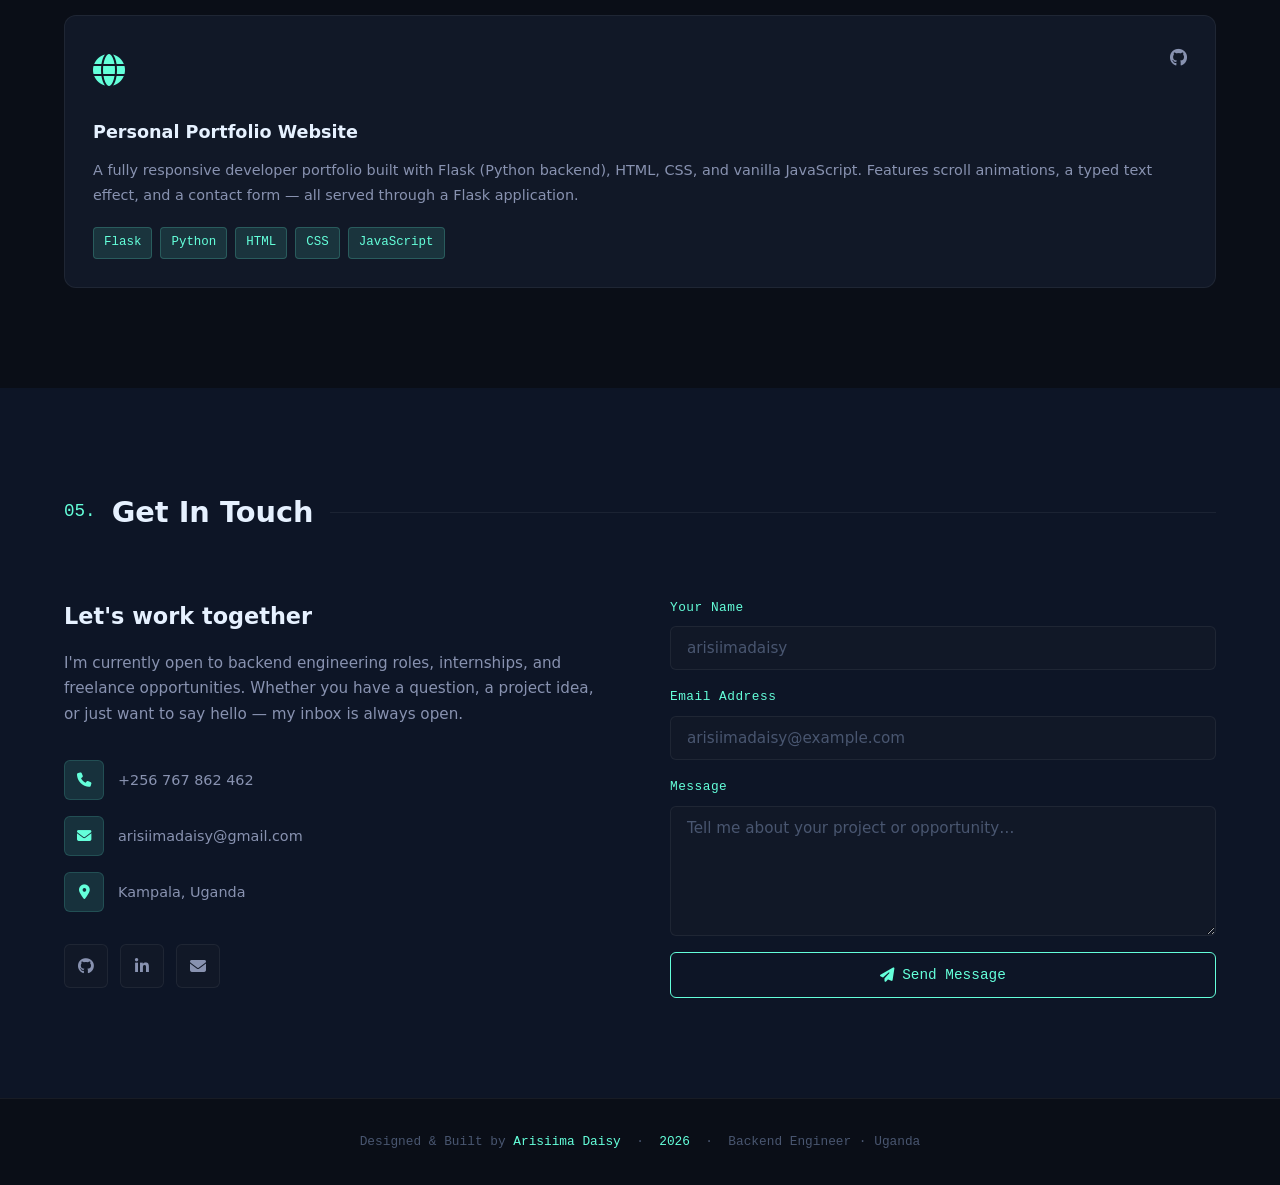
==== commit e7538e91: "cv" ====
--- a/index.html
+++ b/index.html
@@ -172,7 +172,7 @@
               project management.
             </p>
             <div class="doc-links">
-              <a href="CV.pdf" target="_blank" class="btn btn-primary" id="cvButton">
+              <a href="../CV.pdf" target="_blank" class="btn btn-primary" id="cvButton">
                 <i class="fa-solid fa-file-arrow-down"></i> Download CV
               </a>
               <a href="../my results.pdf" target="_blank" class="btn btn-primary">
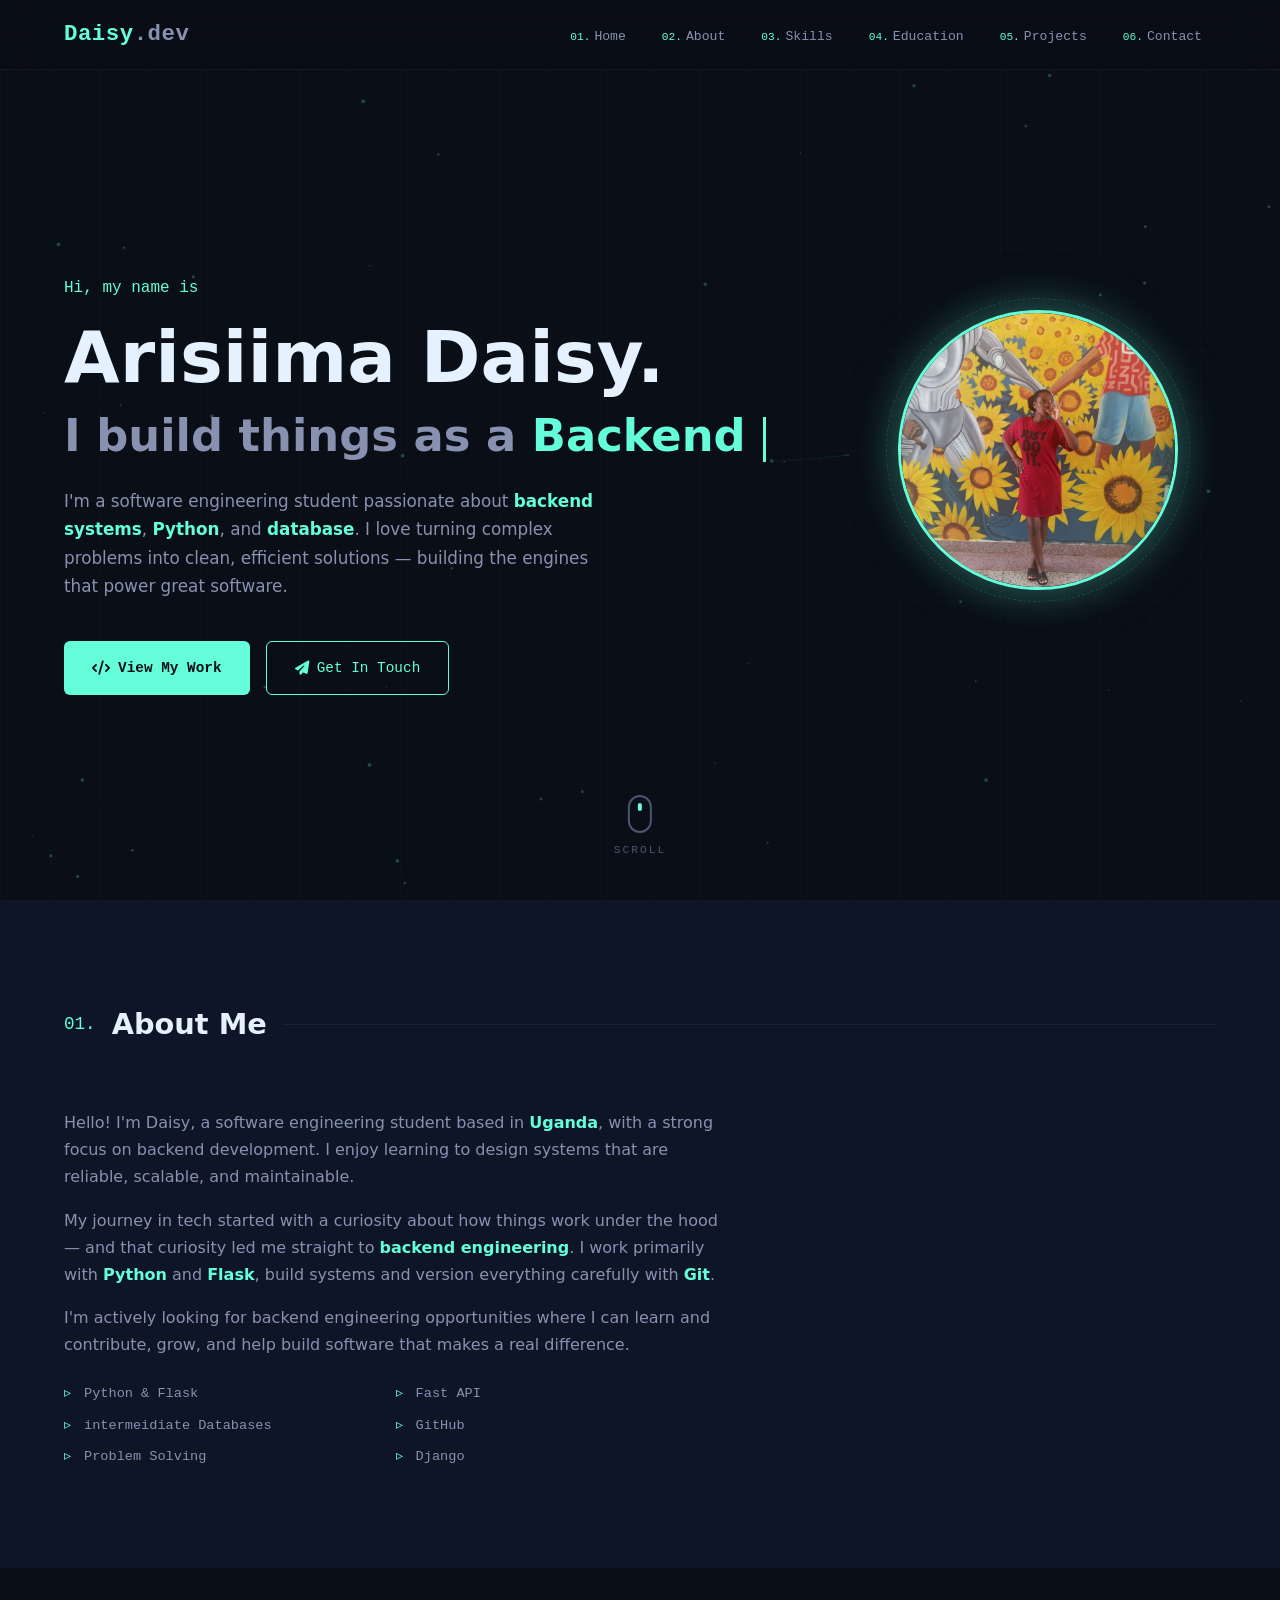
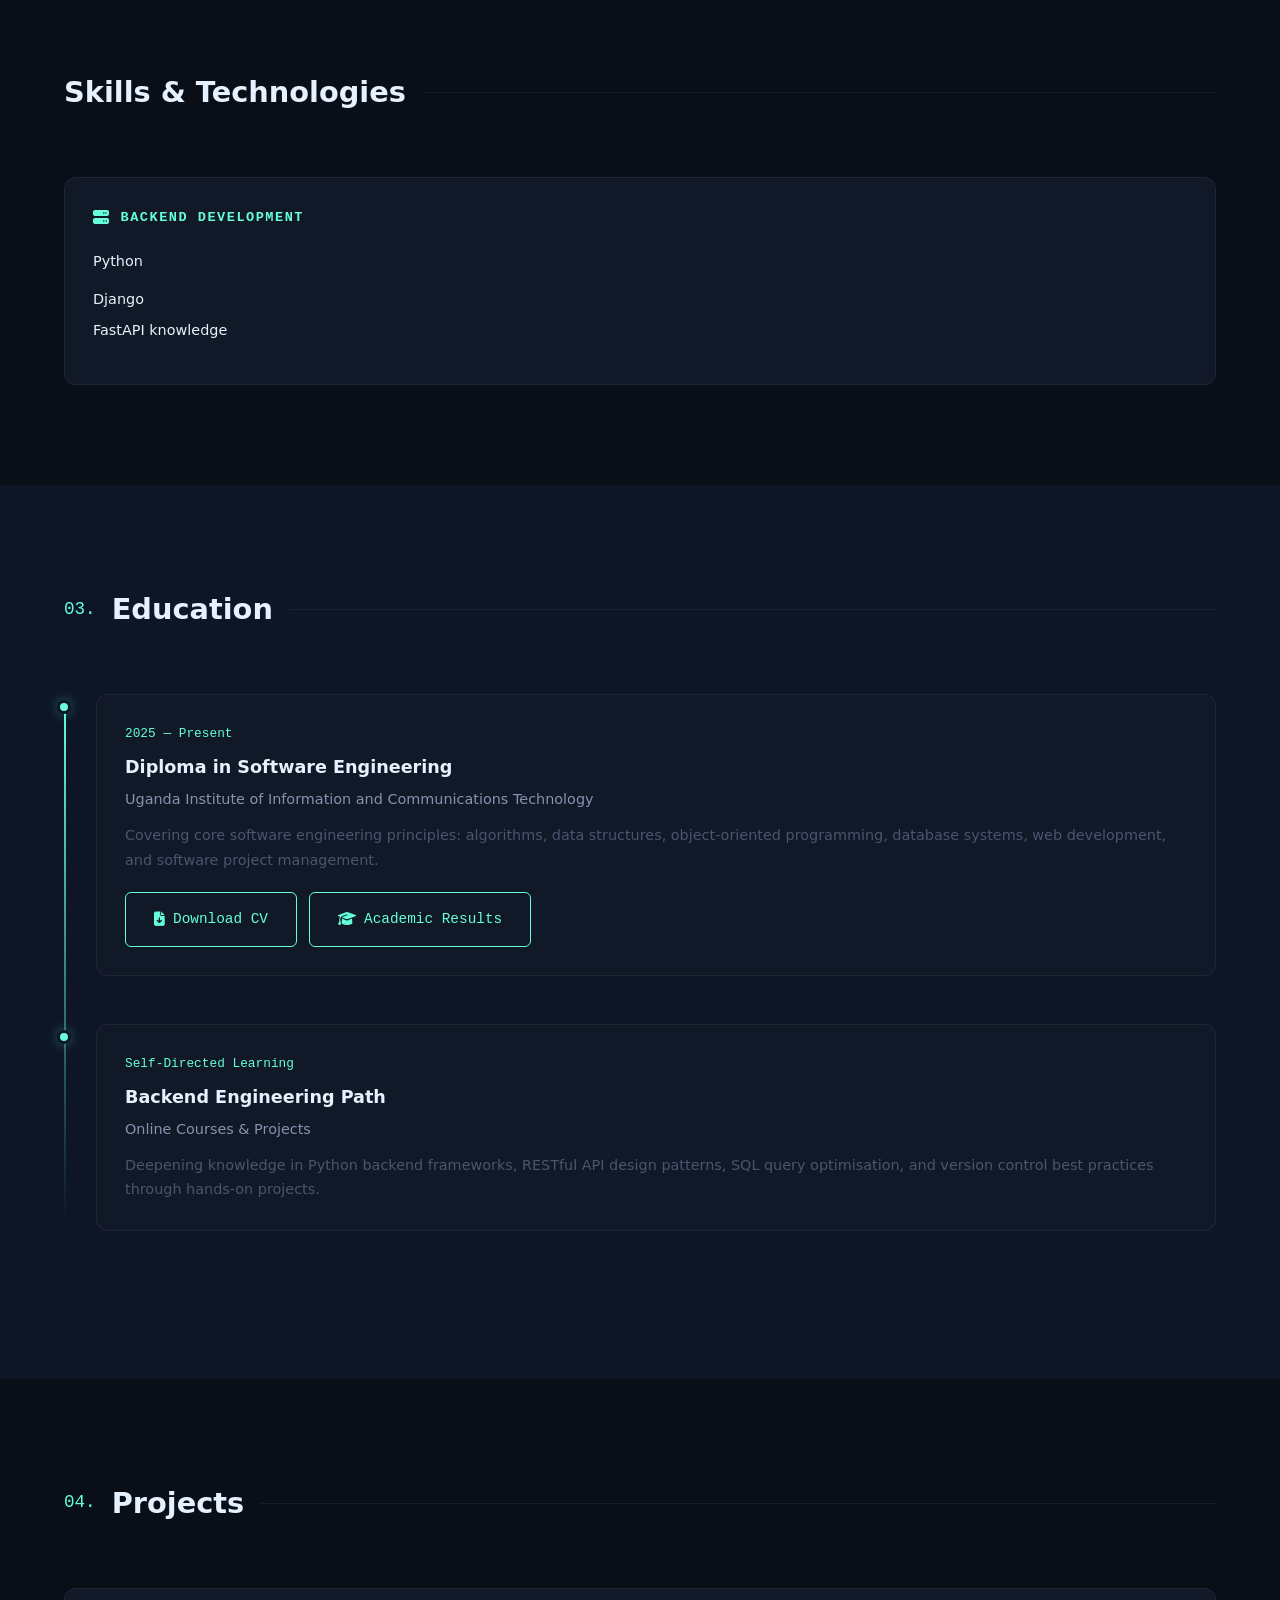
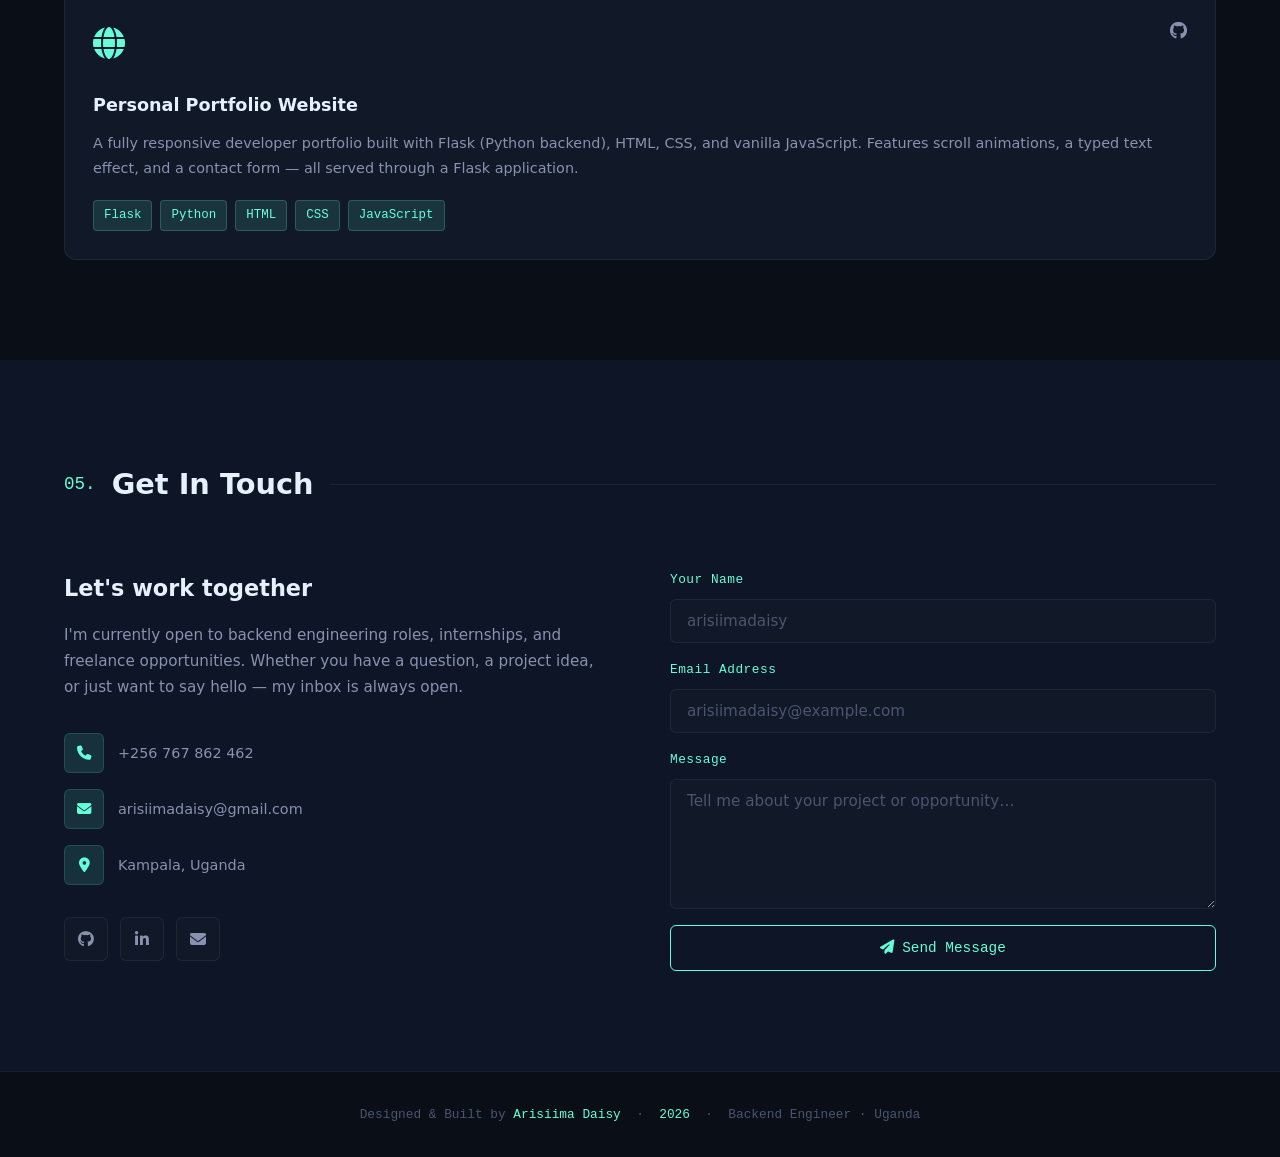
==== commit 19a15c39: "edits" ====
--- a/index.html
+++ b/index.html
@@ -92,18 +92,18 @@
         <div class="about-text reveal-left">
           <p>
             Hello! I'm Daisy, a software engineering student based in <strong>Uganda</strong>,
-            with a strong focus on backend development. I enjoy designing systems that are
+            with a strong focus on backend development. I enjoy learning to design systems that are
             reliable, scalable, and maintainable.
           </p>
           <p>
             My journey in tech started with a curiosity about how things work under the hood —
             and that curiosity led me straight to <strong>backend engineering</strong>. I work
-            primarily with <strong>Python</strong> and <strong>Flask</strong>, build and query
-            relational databases with <strong>SQL</strong>, and version everything carefully
+            primarily with <strong>Python</strong> and <strong>Flask</strong>, build systems
+              and version everything carefully
             with <strong>Git</strong>.
           </p>
           <p>
-            I'm actively looking for backend engineering opportunities where I can contribute,
+            I'm actively looking for backend engineering opportunities where I can learn and contribute,
             grow, and help build software that makes a real difference.
           </p>
 
@@ -111,7 +111,7 @@
             <li>Python &amp; Flask</li>
             <li>Fast API </li>
             <li>intermeidiate Databases</li>
-            <li>Git &amp; GitHub</li>
+            <li>GitHub</li>
             <li>Problem Solving</li>
             <li>Django</li>
           </ul>
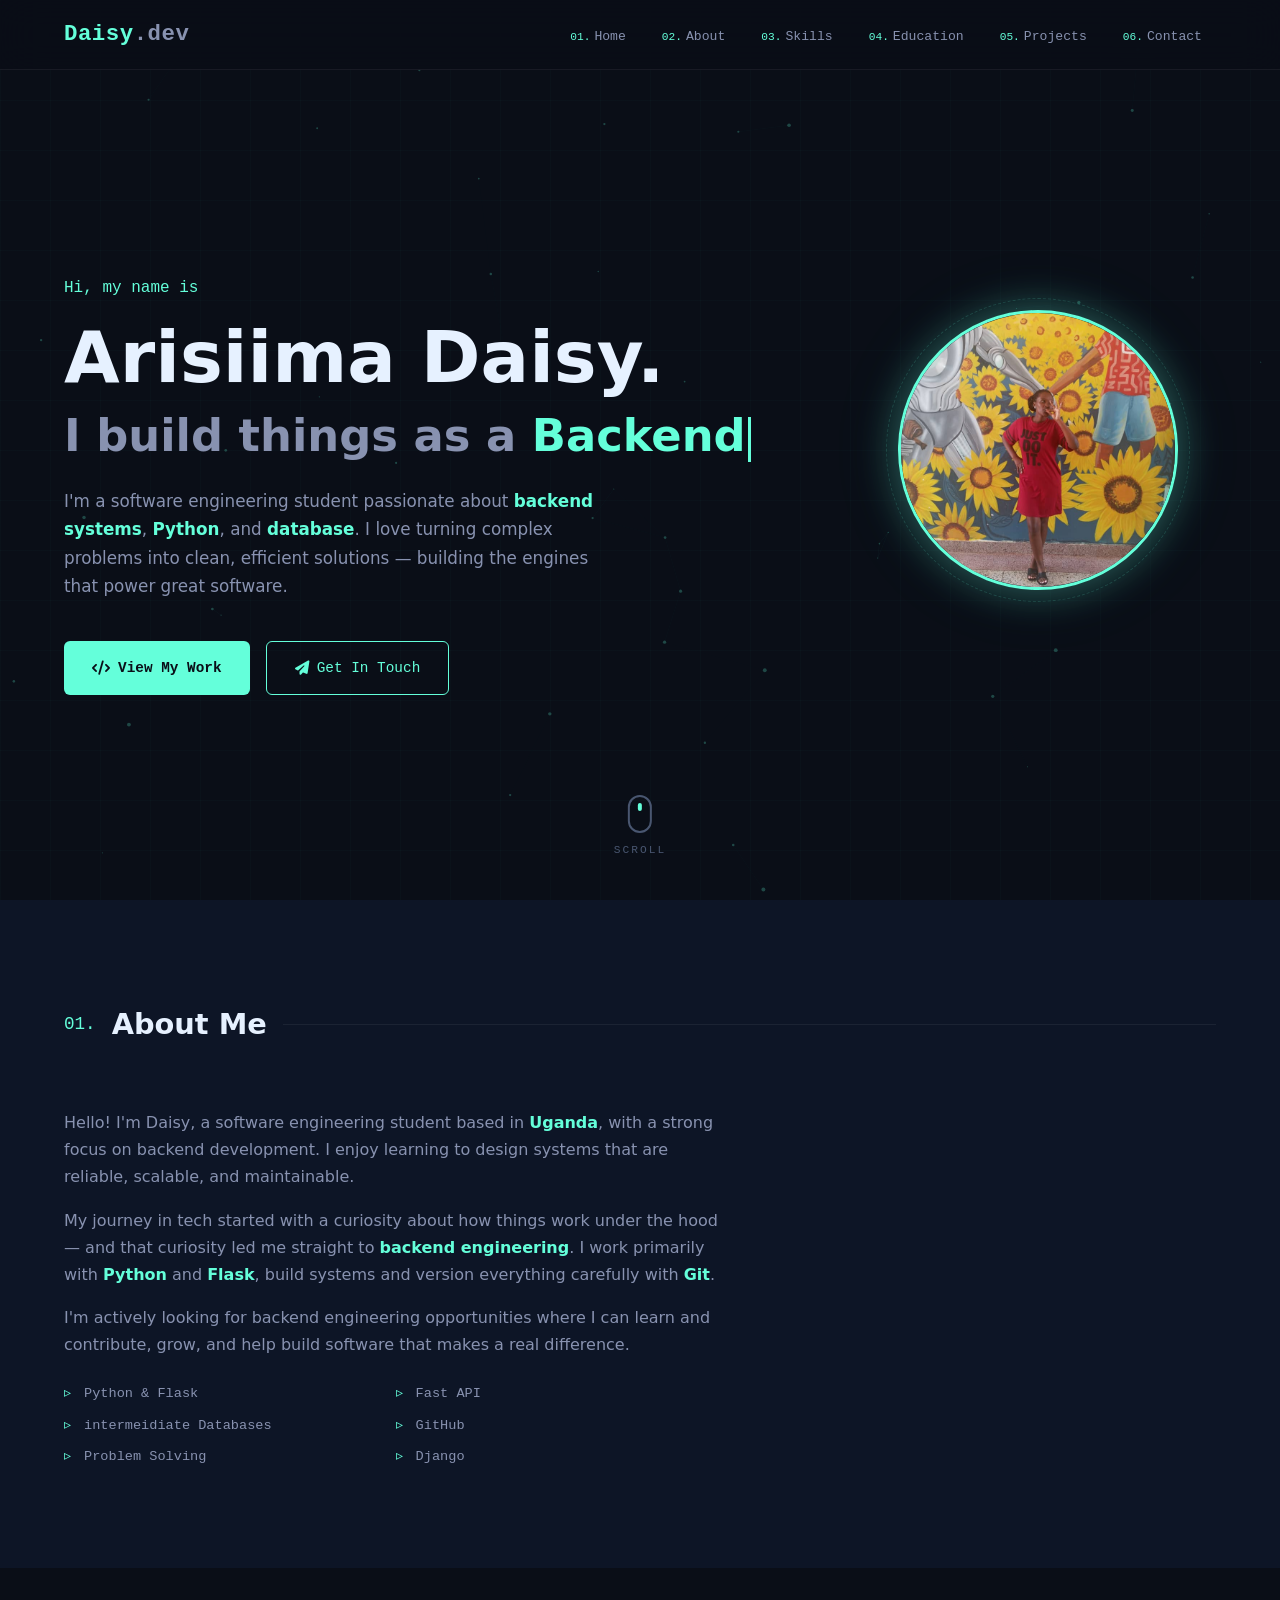
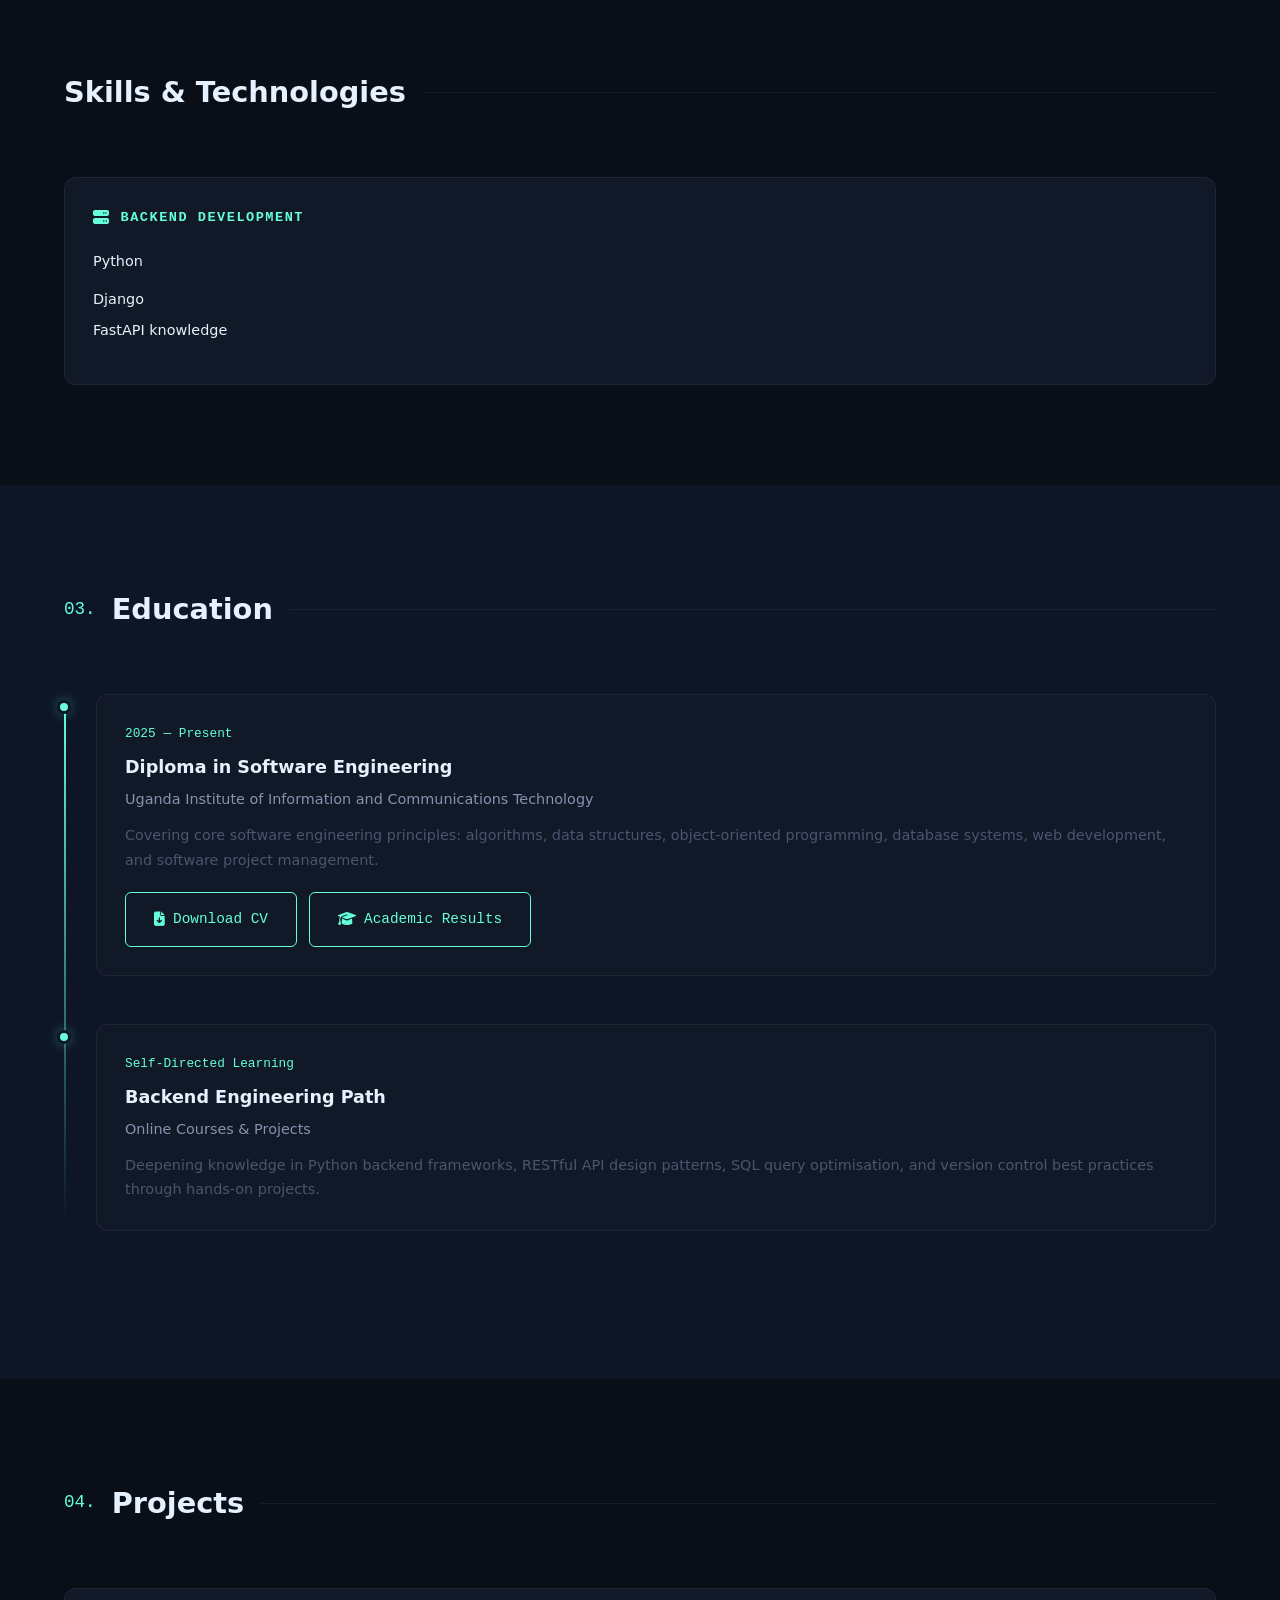
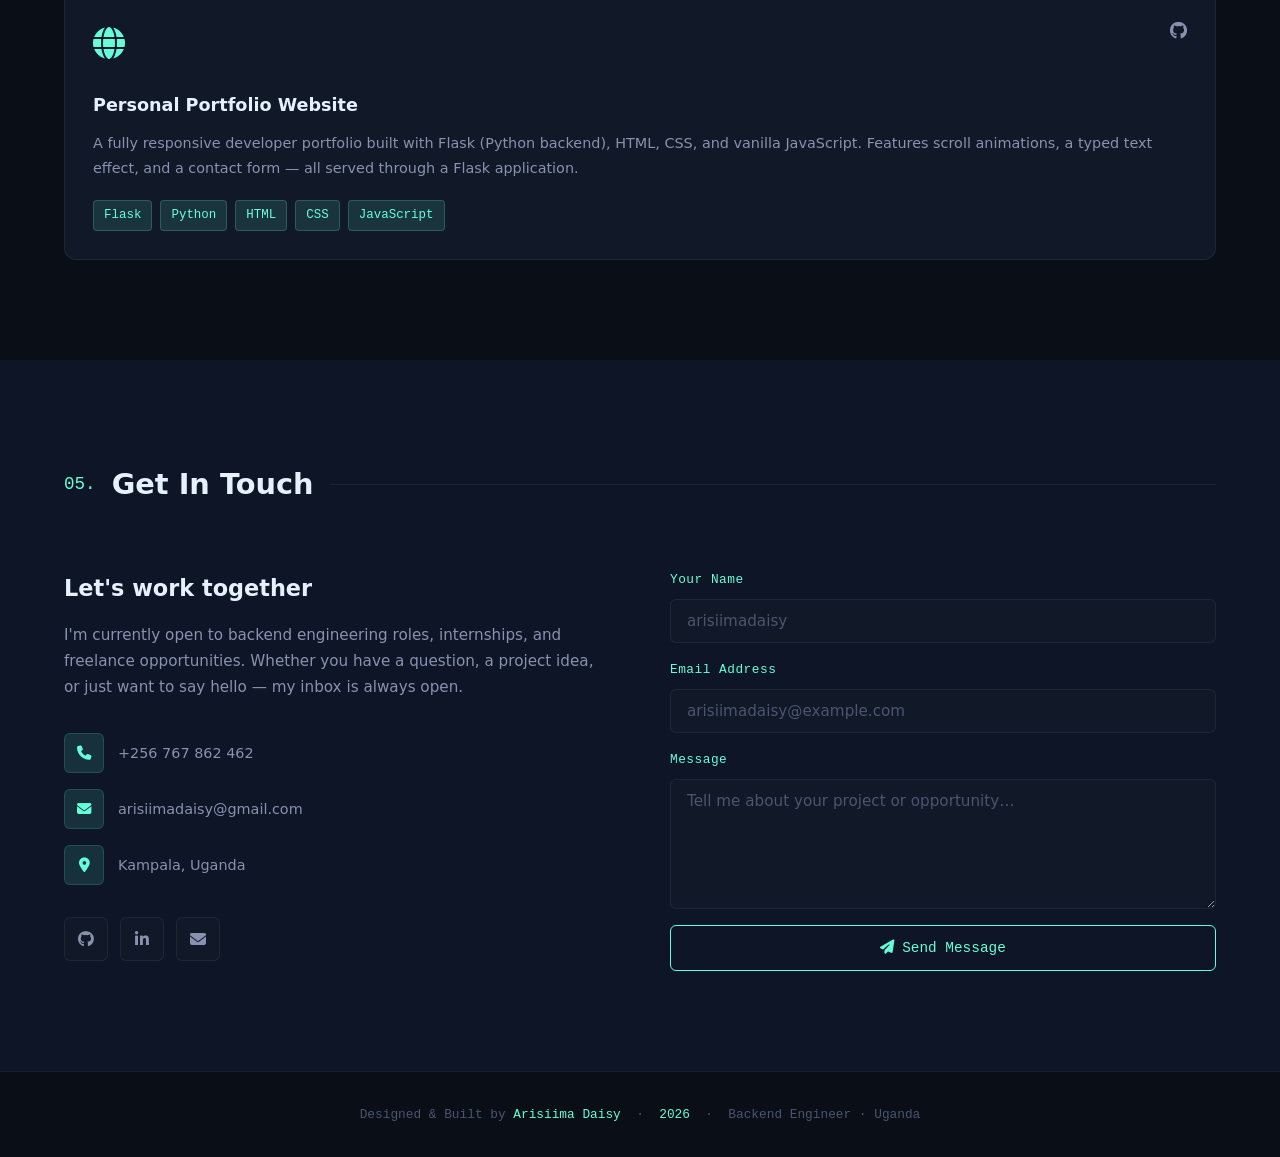
==== commit c0cda6e6: "cv" ====
--- a/index.html
+++ b/index.html
@@ -172,10 +172,10 @@
               project management.
             </p>
             <div class="doc-links">
-              <a href="../CV.pdf" target="_blank" class="btn btn-primary" id="cvButton">
+              <a href="CV.pdf" target="_blank" class="btn btn-primary" id="cvButton">
                 <i class="fa-solid fa-file-arrow-down"></i> Download CV
               </a>
-              <a href="../my results.pdf" target="_blank" class="btn btn-primary">
+              <a href="my-results.pdf" target="_blank" class="btn btn-primary">
                 <i class="fa-solid fa-graduation-cap"></i> Academic Results
               </a>
             </div>
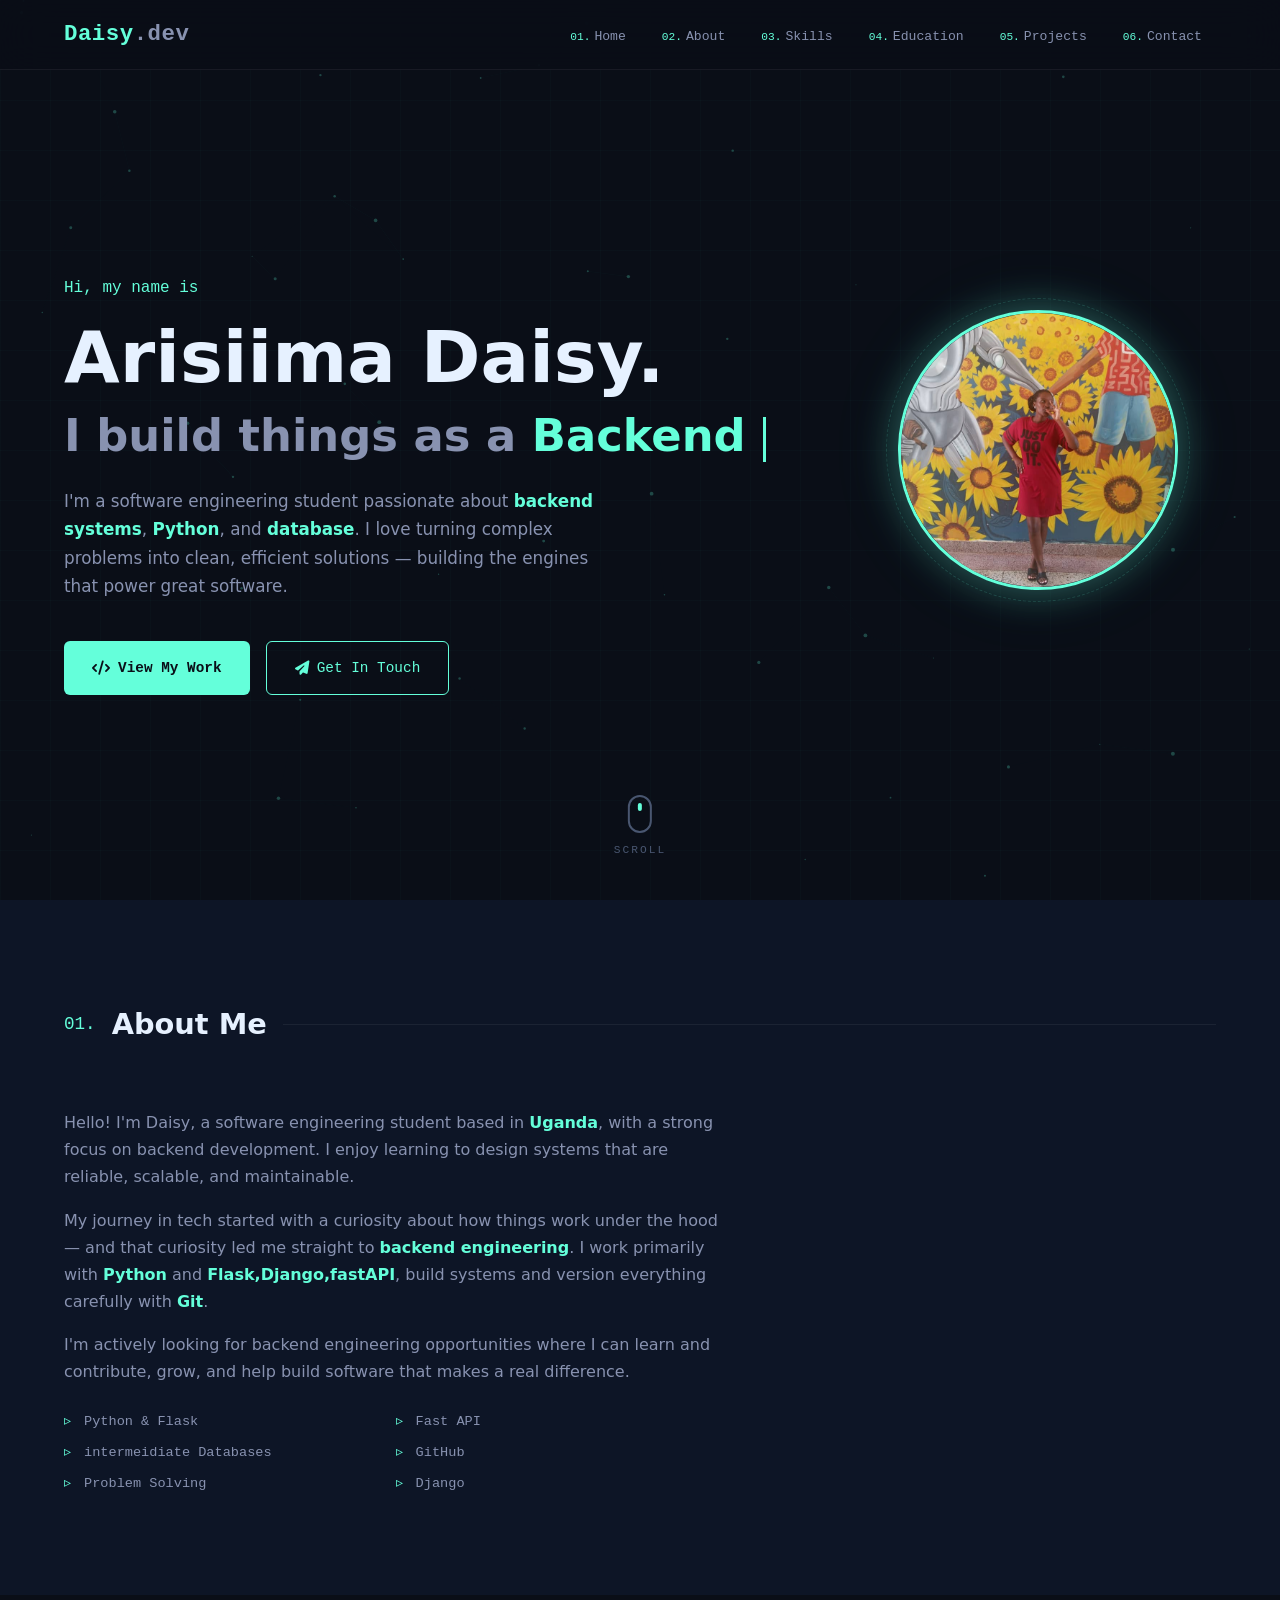
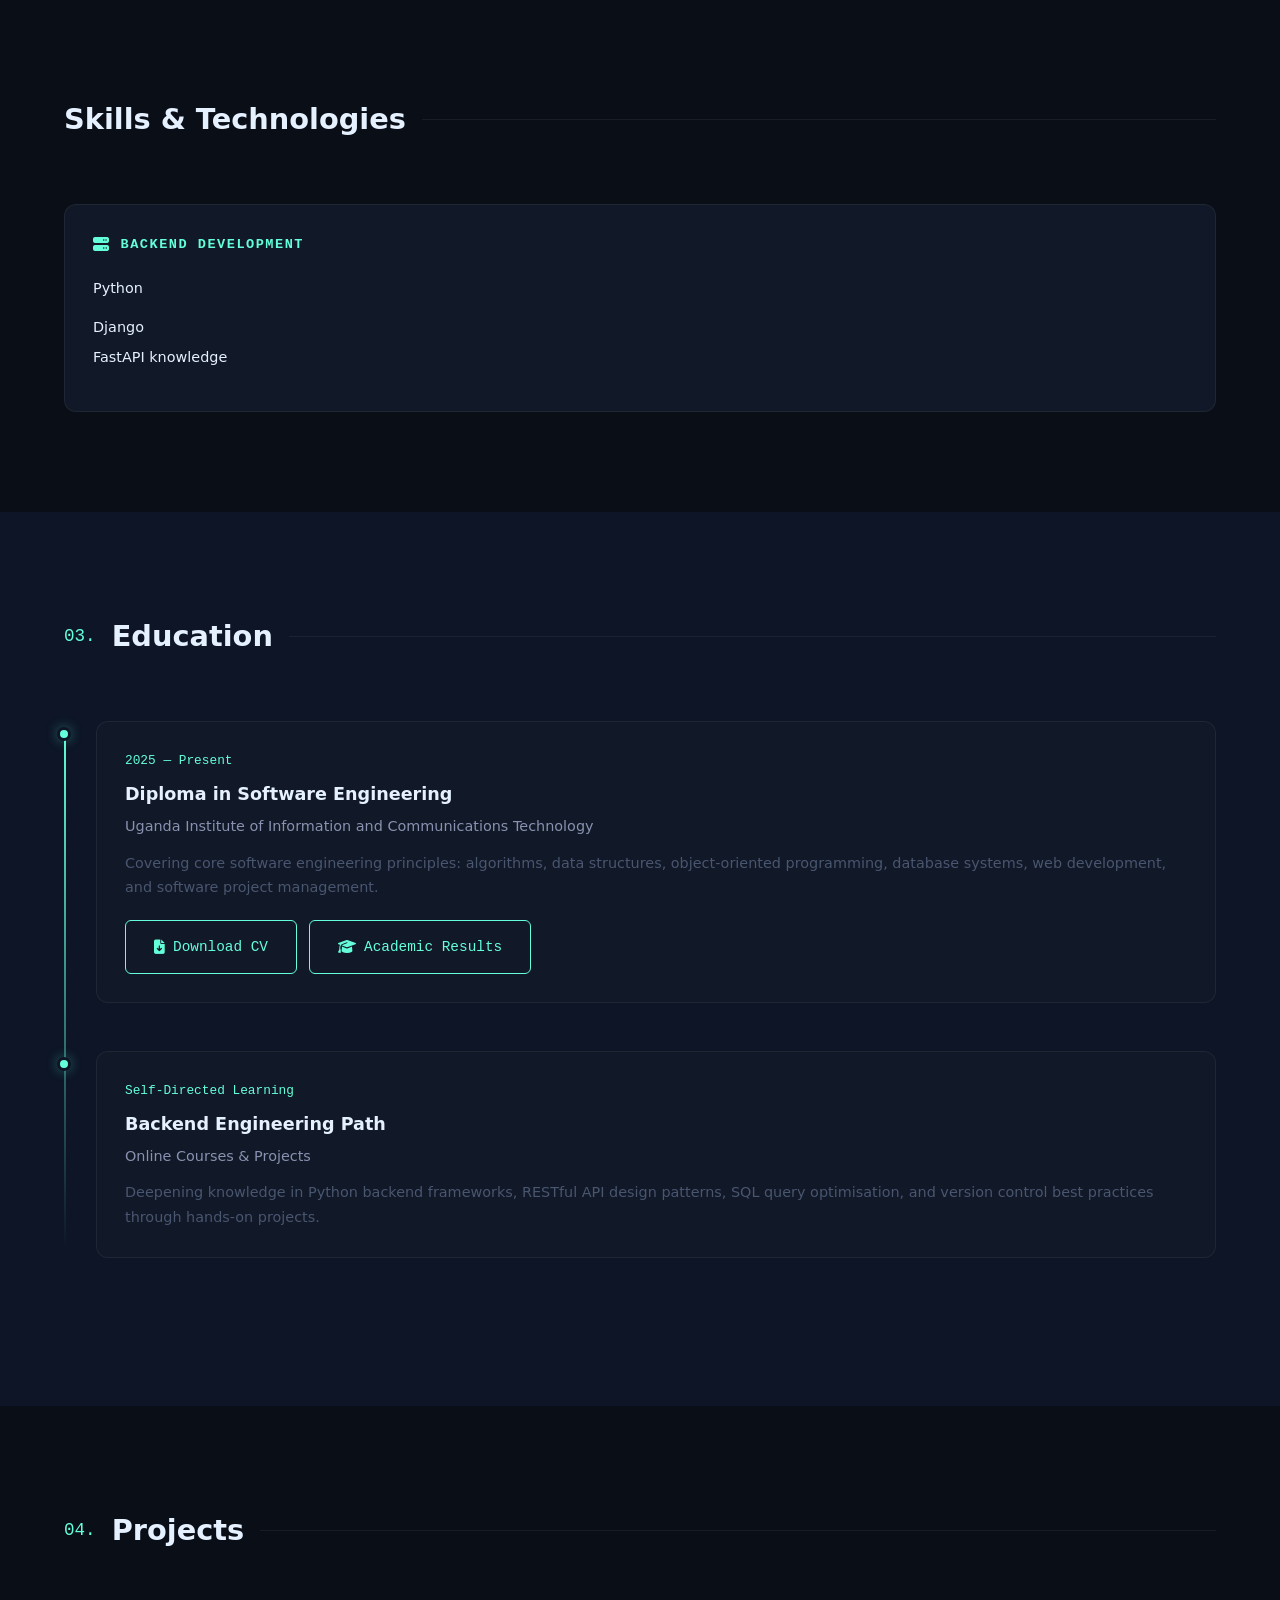
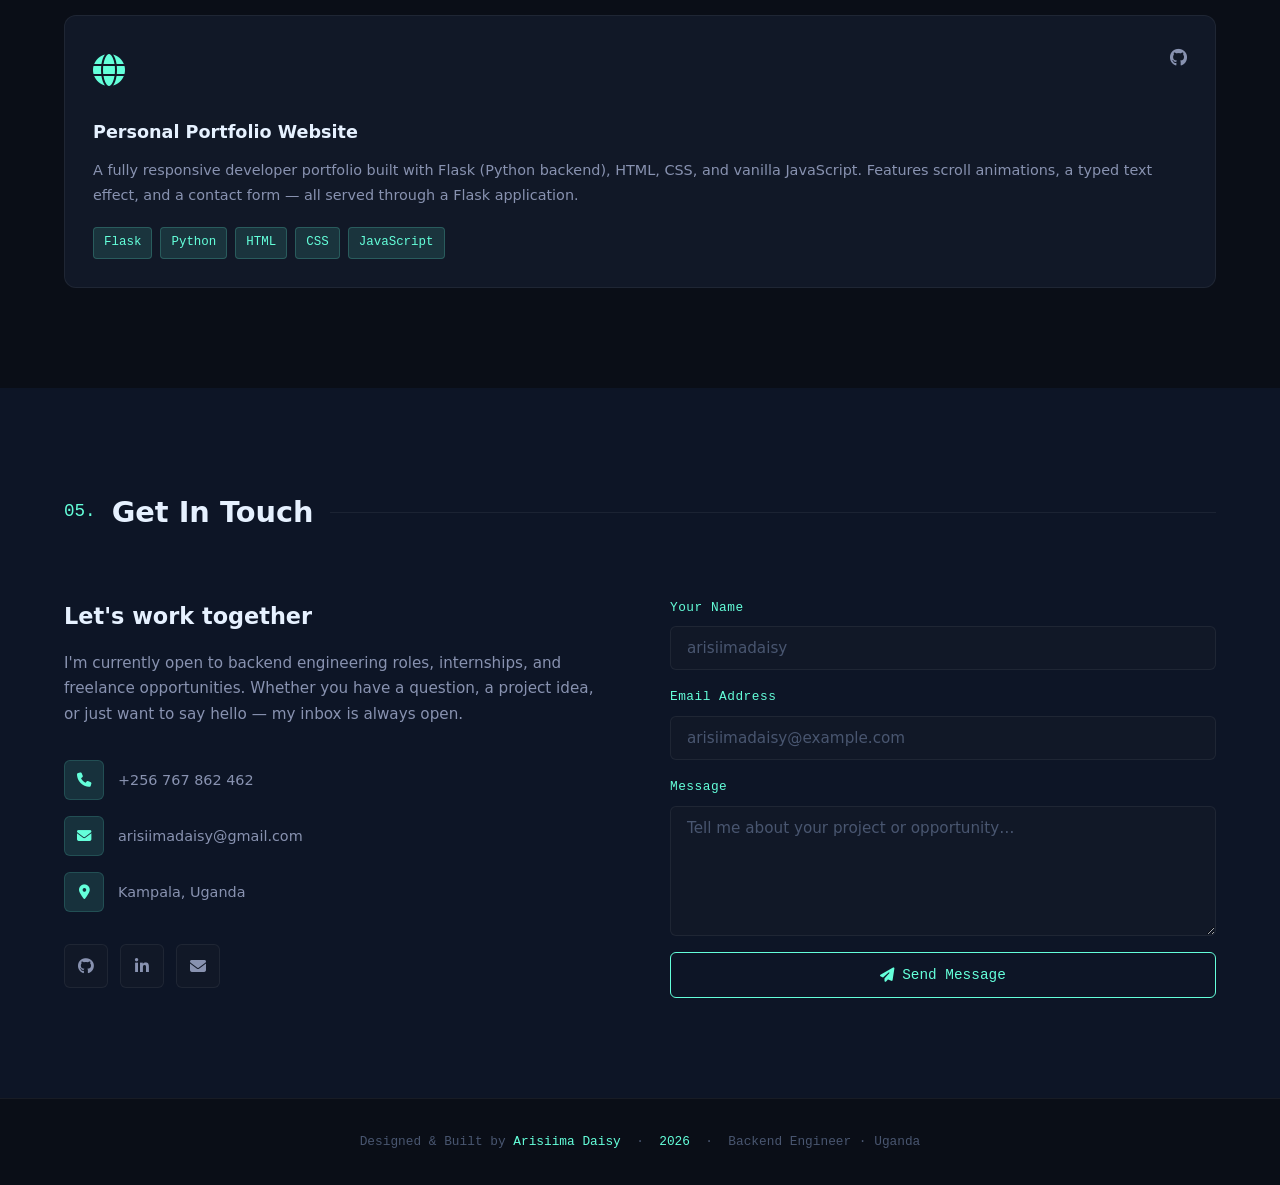
==== commit f59fe5df: "Update tech stack to include Django and fastAPI" ====
--- a/index.html
+++ b/index.html
@@ -98,7 +98,7 @@
           <p>
             My journey in tech started with a curiosity about how things work under the hood —
             and that curiosity led me straight to <strong>backend engineering</strong>. I work
-            primarily with <strong>Python</strong> and <strong>Flask</strong>, build systems
+            primarily with <strong>Python</strong> and <strong>Flask,Django,fastAPI</strong>, build systems
               and version everything carefully
             with <strong>Git</strong>.
           </p>
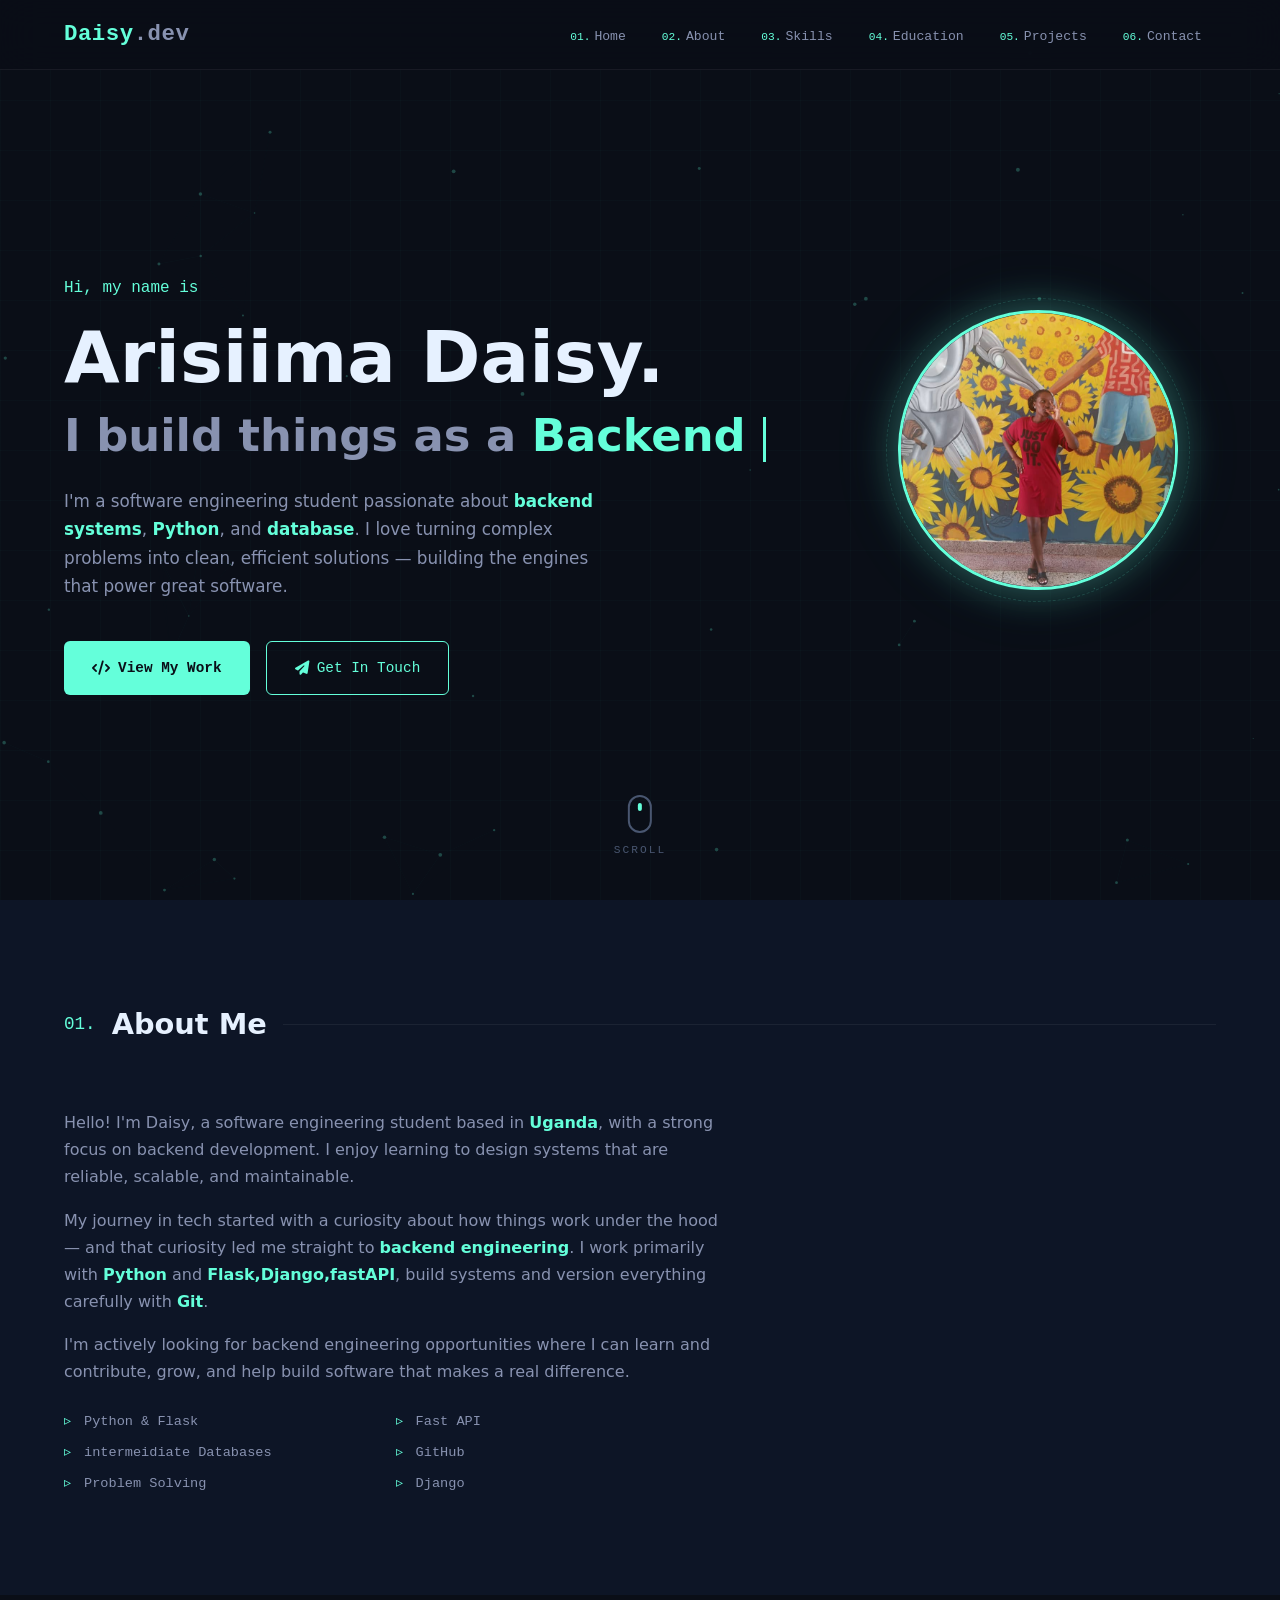
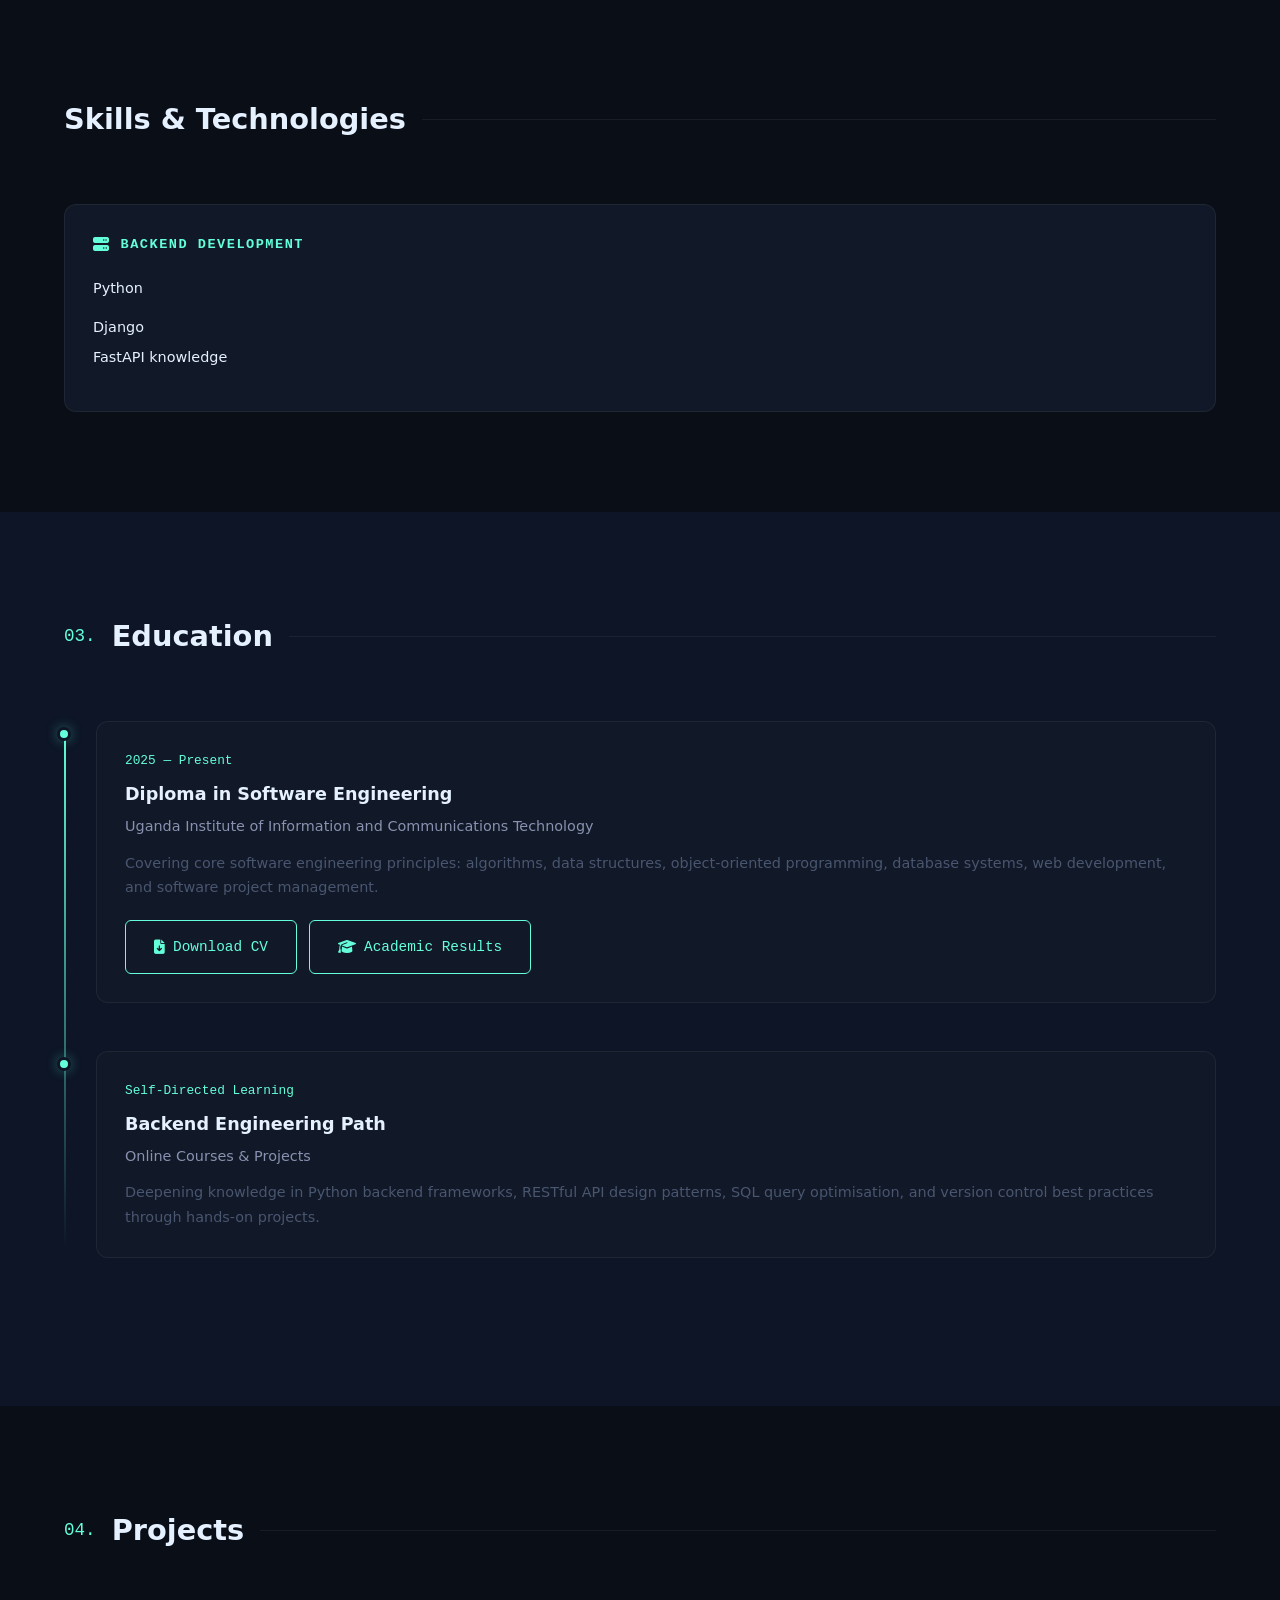
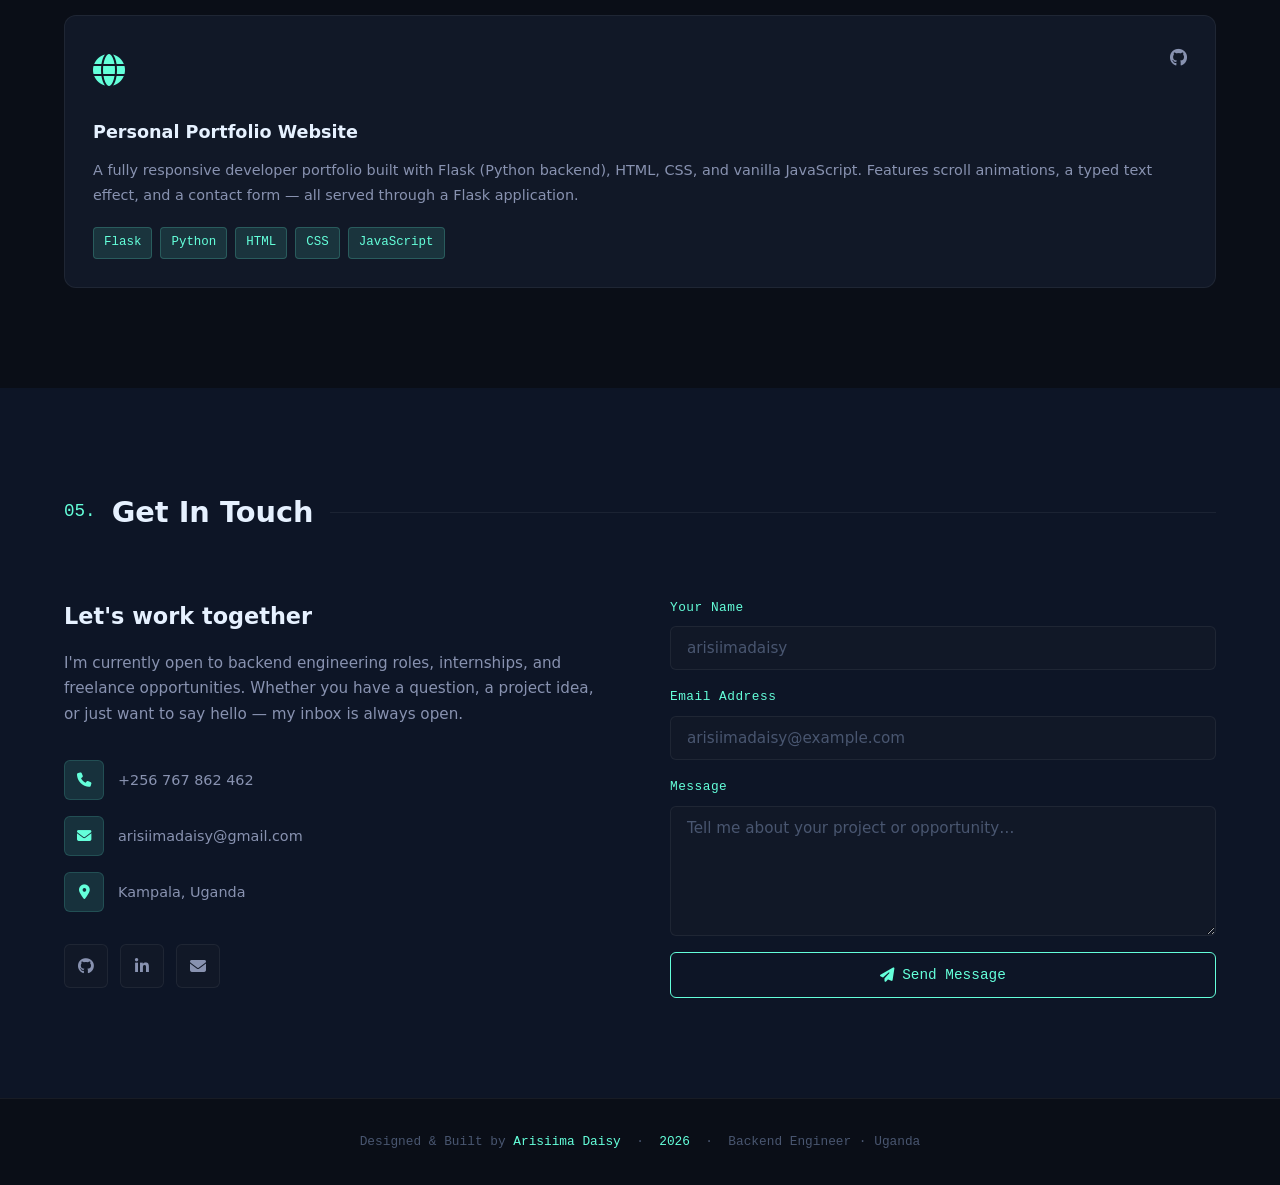
==== commit 0d84285e: "Change CV link from PDF to DOCX format" ====
--- a/index.html
+++ b/index.html
@@ -172,7 +172,7 @@
               project management.
             </p>
             <div class="doc-links">
-              <a href="CV.pdf" target="_blank" class="btn btn-primary" id="cvButton">
+              <a href="CV.docx" target="_blank" class="btn btn-primary" id="cvButton">
                 <i class="fa-solid fa-file-arrow-down"></i> Download CV
               </a>
               <a href="my-results.pdf" target="_blank" class="btn btn-primary">
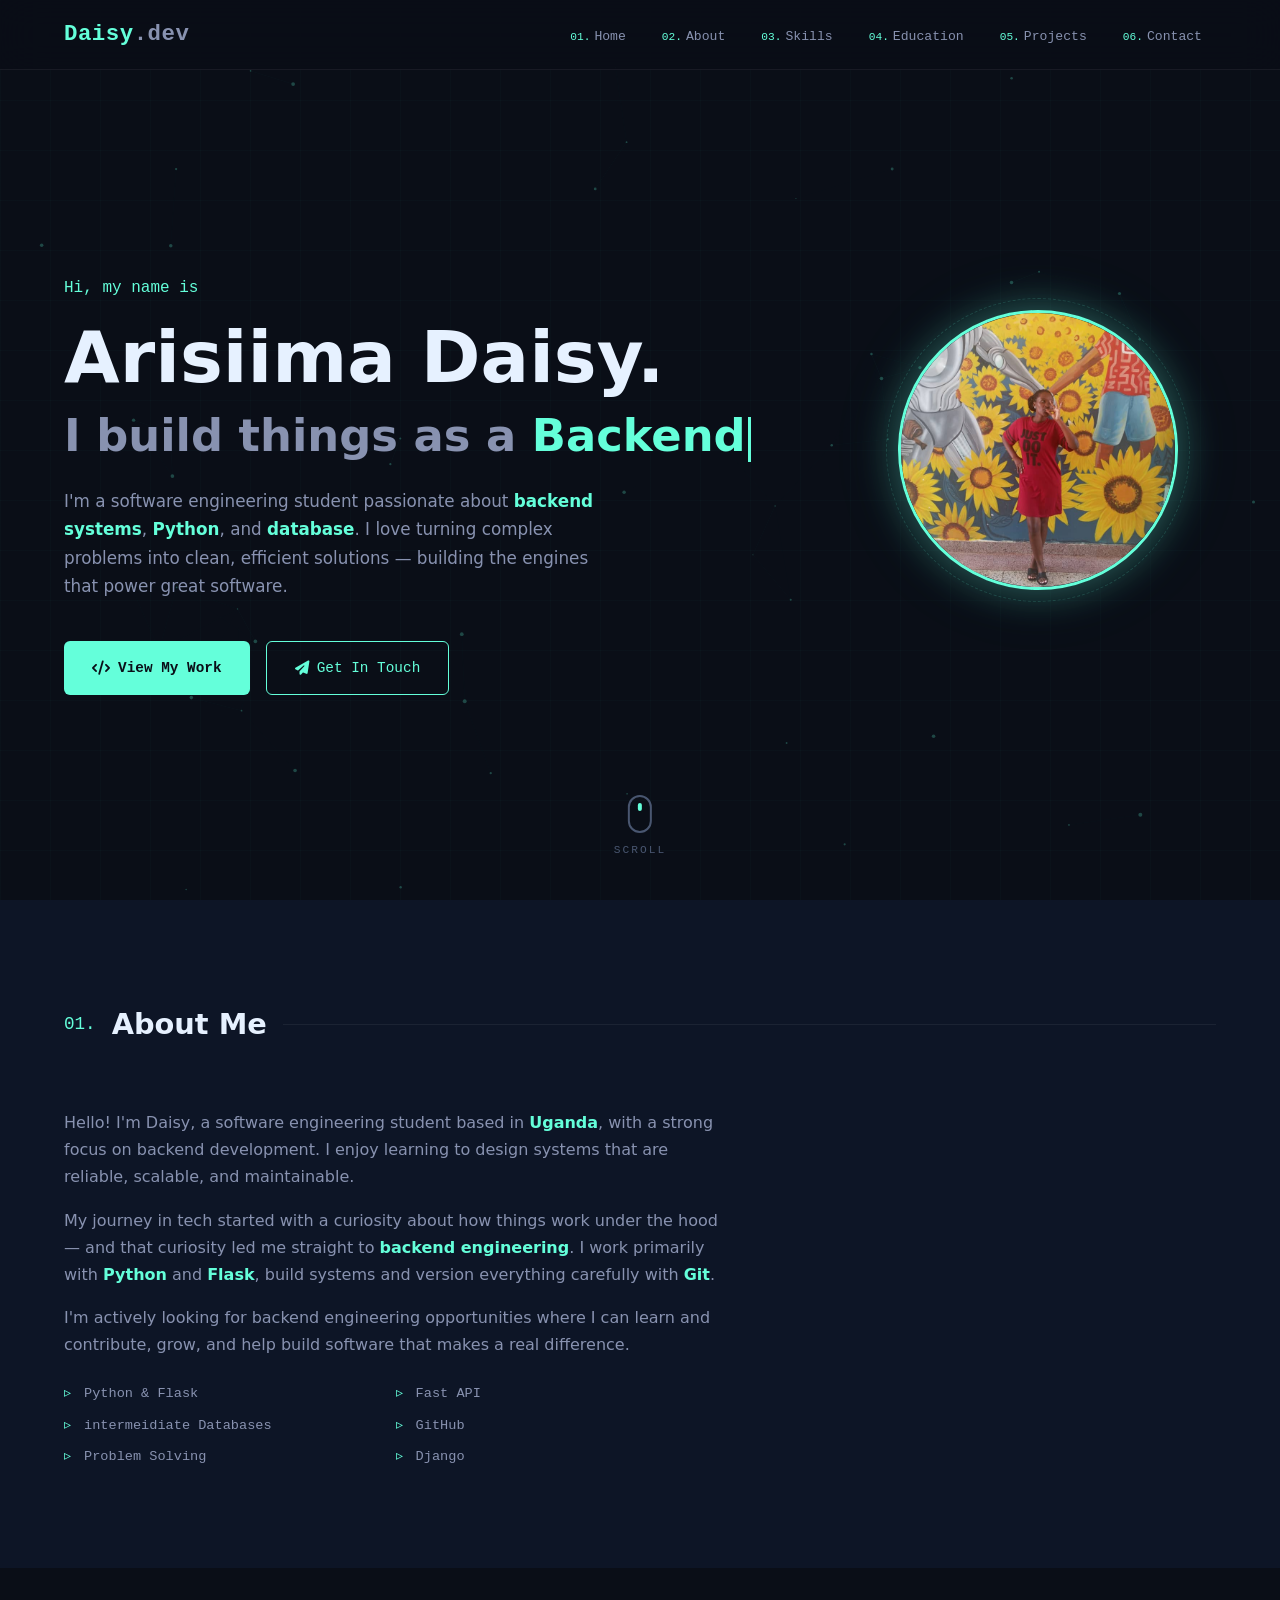
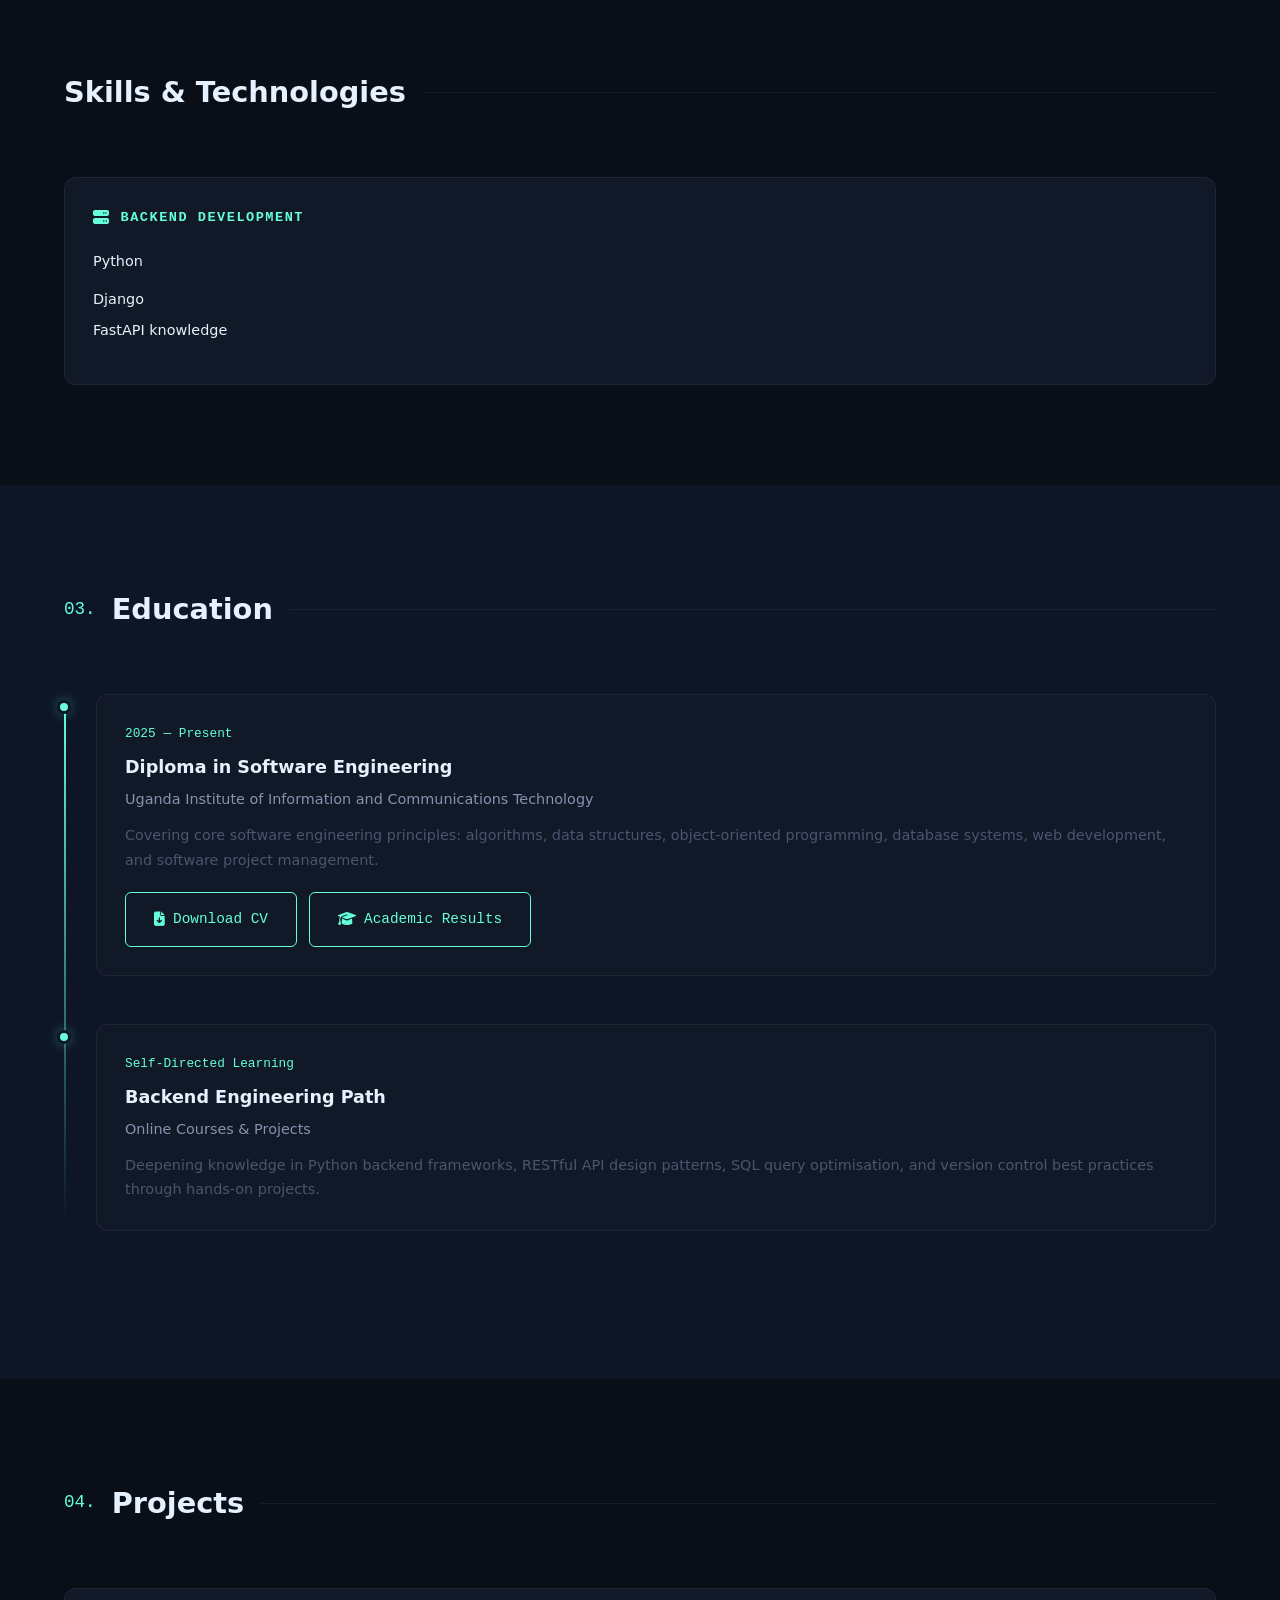
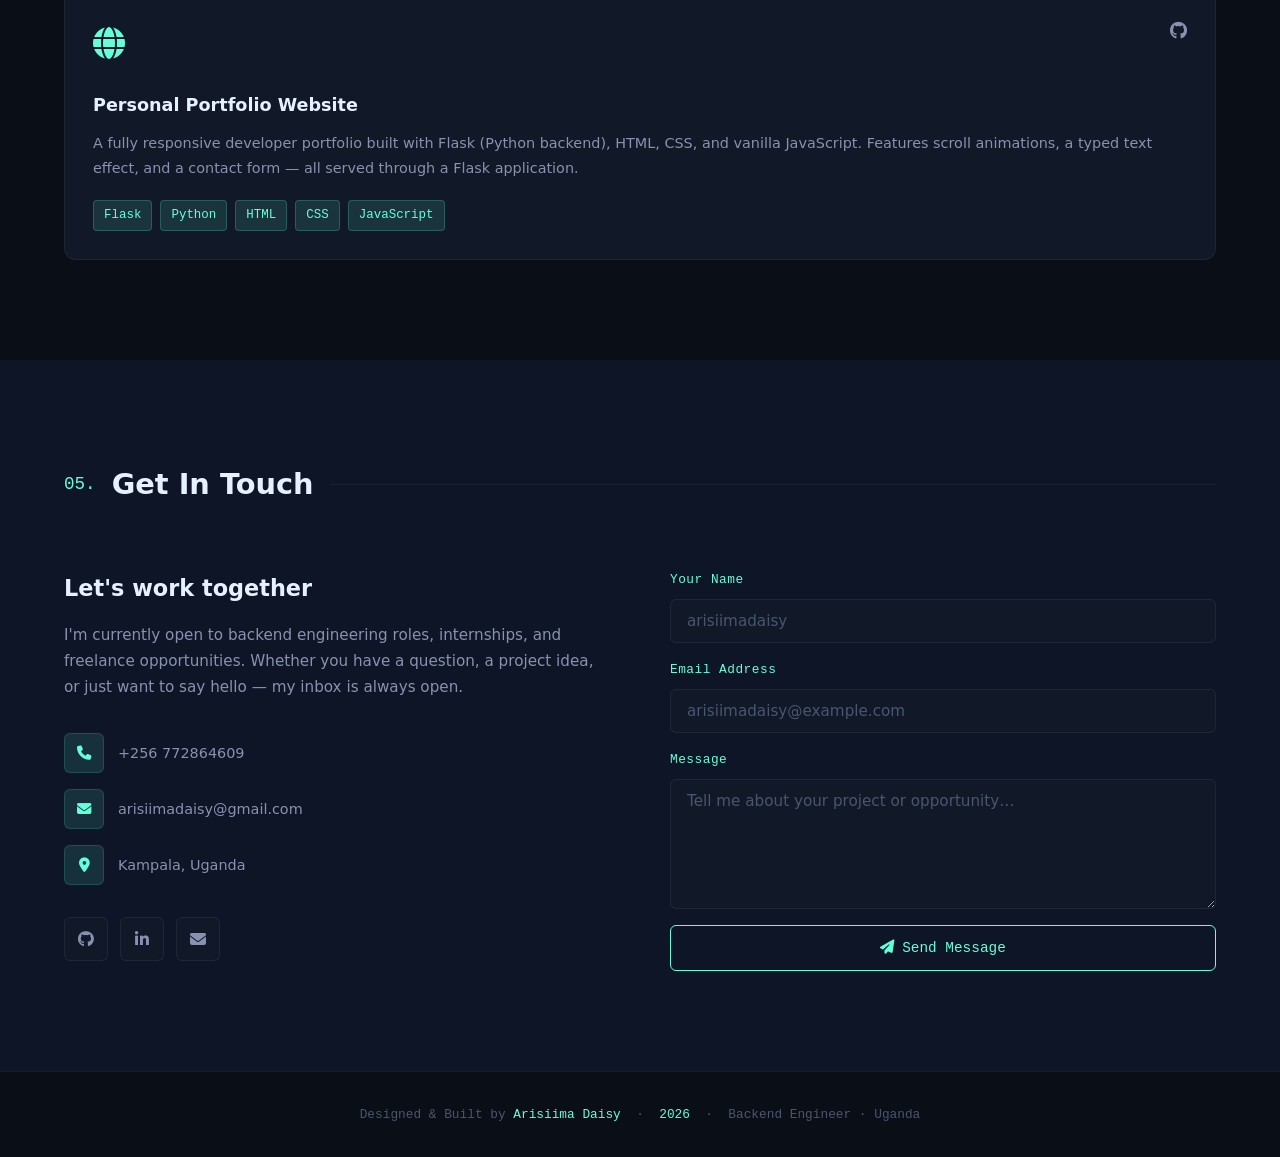
==== commit f9cebeb2: "contact" ====
--- a/index.html
+++ b/index.html
@@ -98,7 +98,7 @@
           <p>
             My journey in tech started with a curiosity about how things work under the hood —
             and that curiosity led me straight to <strong>backend engineering</strong>. I work
-            primarily with <strong>Python</strong> and <strong>Flask,Django,fastAPI</strong>, build systems
+            primarily with <strong>Python</strong> and <strong>Flask</strong>, build systems
               and version everything carefully
             with <strong>Git</strong>.
           </p>
@@ -172,7 +172,7 @@
               project management.
             </p>
             <div class="doc-links">
-              <a href="CV.docx" target="_blank" class="btn btn-primary" id="cvButton">
+              <a href="CV.pdf" target="_blank" class="btn btn-primary" id="cvButton">
                 <i class="fa-solid fa-file-arrow-down"></i> Download CV
               </a>
               <a href="my-results.pdf" target="_blank" class="btn btn-primary">
@@ -305,7 +305,7 @@
           <div class="contact-details">
             <a href="tel:+256767862462" class="contact-item">
               <span class="icon-box"><i class="fa-solid fa-phone"></i></span>
-              +256 767 862 462
+              +256 772864609
             </a>
             <a href="mailto:arisiimadaisy@gmail.com" class="contact-item">
               <span class="icon-box"><i class="fa-solid fa-envelope"></i></span>
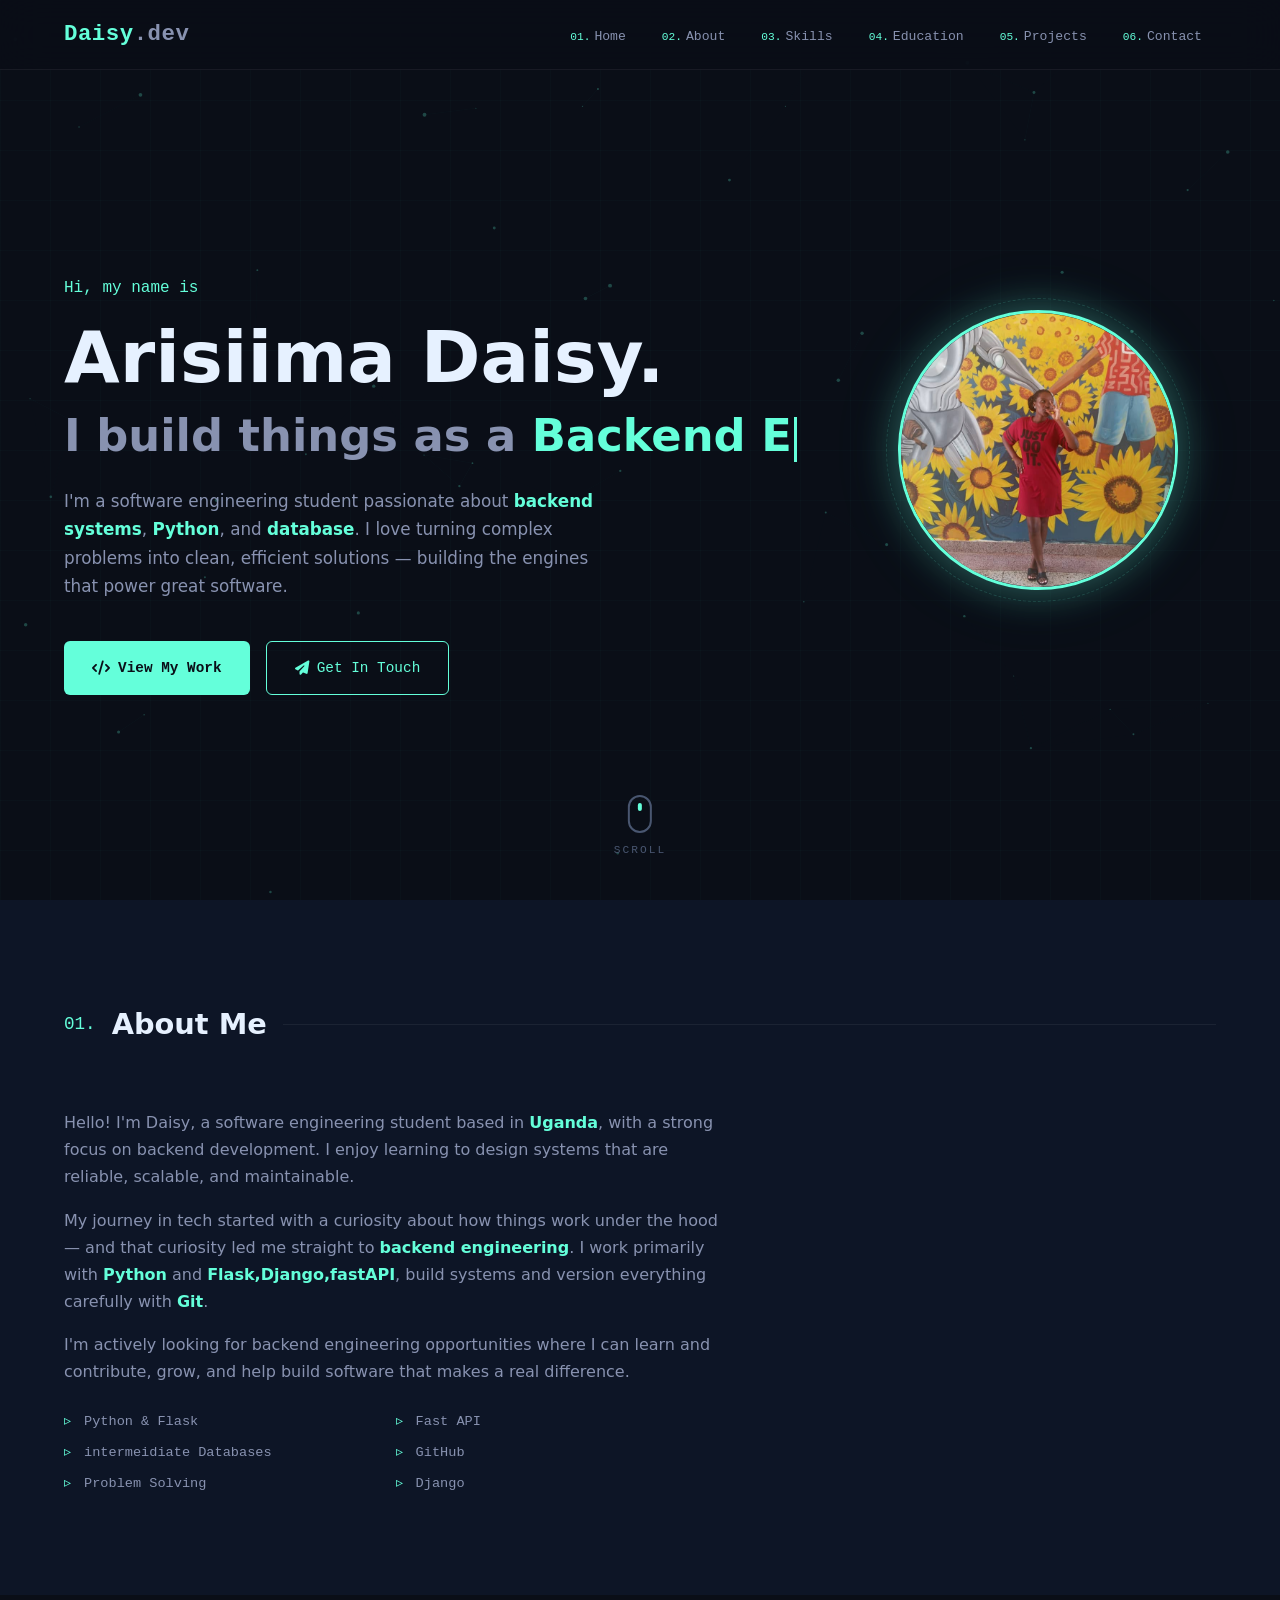
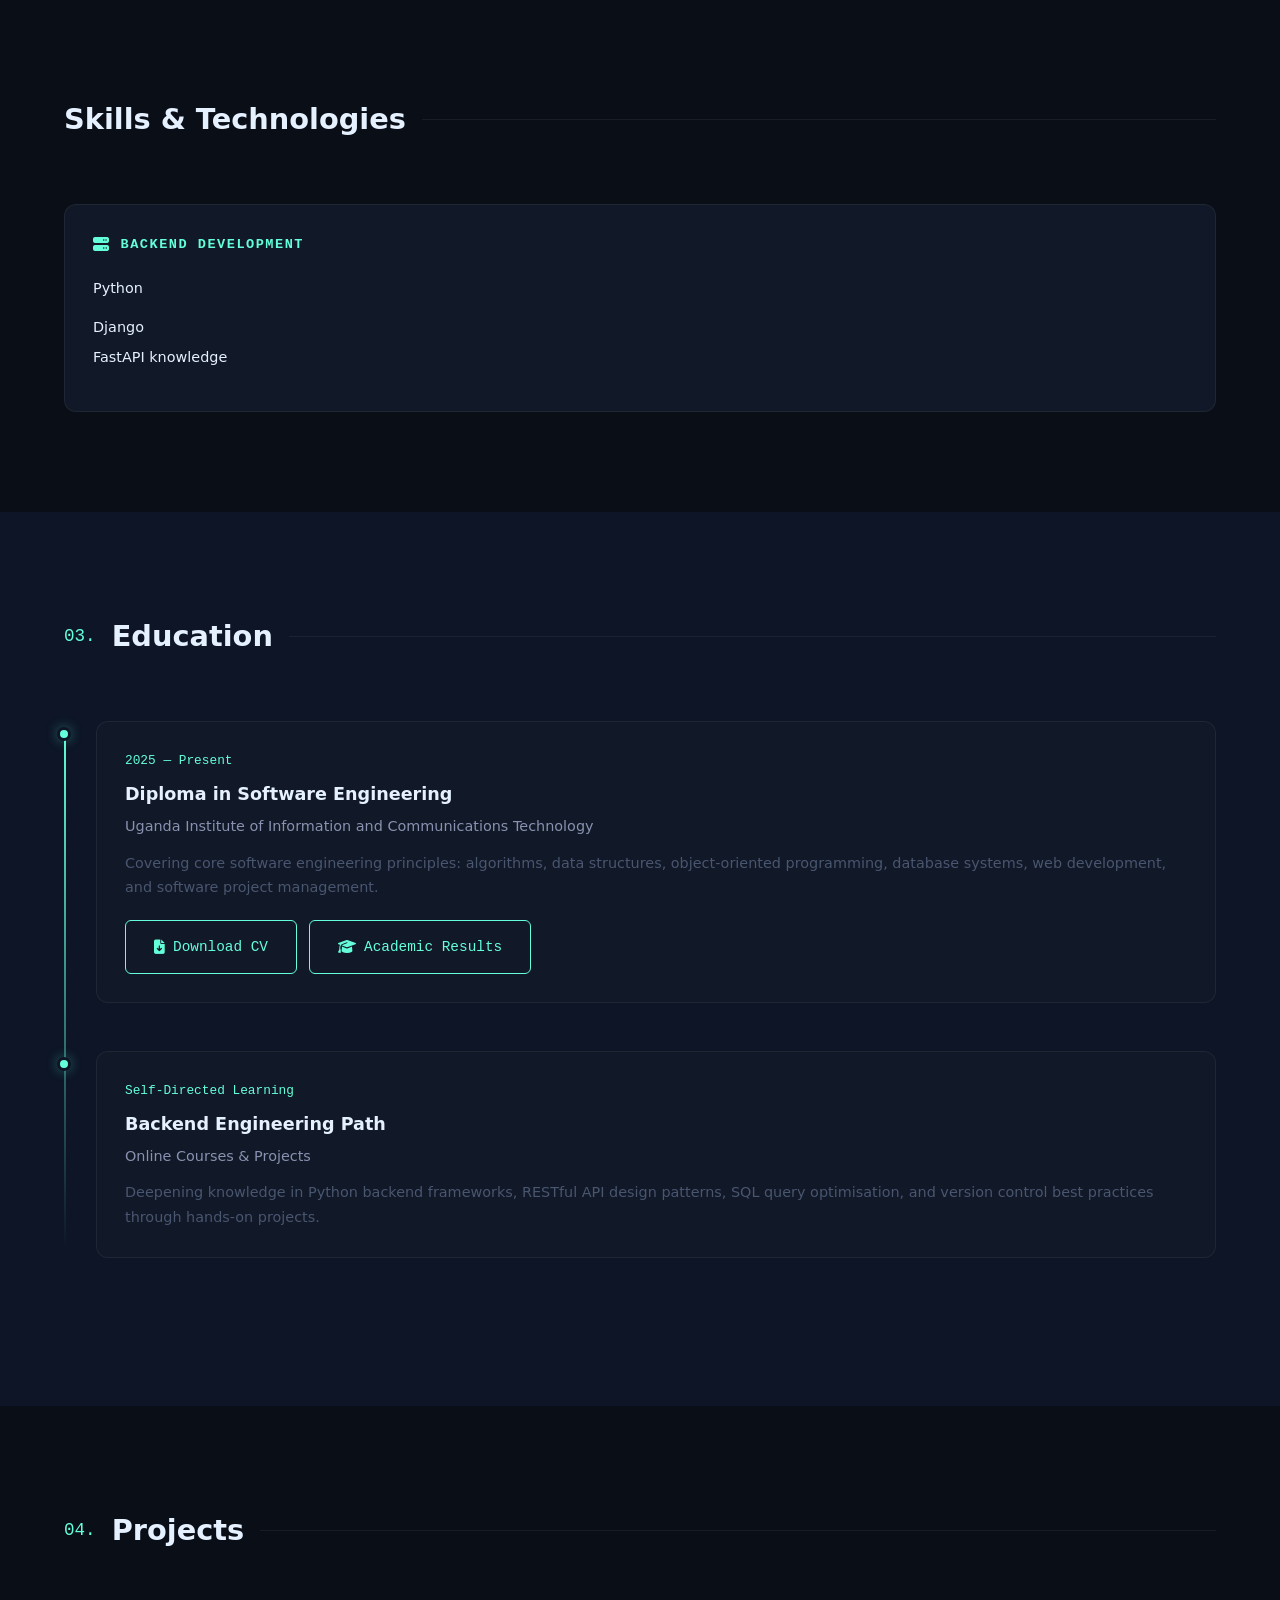
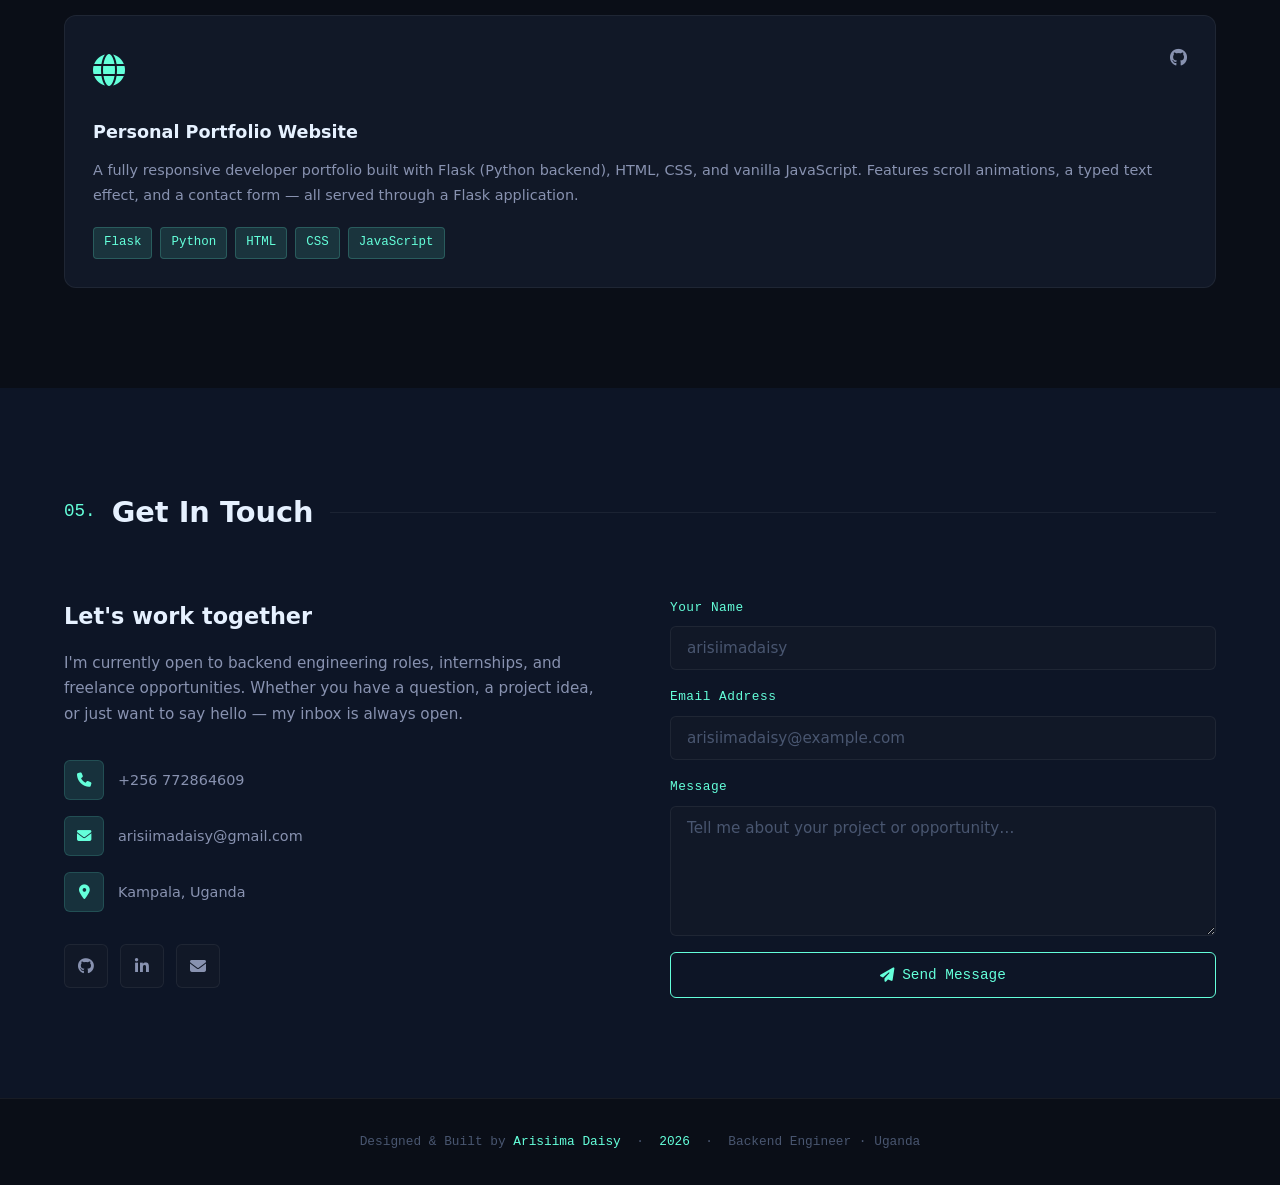
==== commit d736f527: "Merge branch 'main' of https://github.com/arisiimadaisy-glitch/DAISY-s-Portfolio" ====
--- a/index.html
+++ b/index.html
@@ -98,7 +98,7 @@
           <p>
             My journey in tech started with a curiosity about how things work under the hood —
             and that curiosity led me straight to <strong>backend engineering</strong>. I work
-            primarily with <strong>Python</strong> and <strong>Flask</strong>, build systems
+            primarily with <strong>Python</strong> and <strong>Flask,Django,fastAPI</strong>, build systems
               and version everything carefully
             with <strong>Git</strong>.
           </p>
@@ -172,7 +172,7 @@
               project management.
             </p>
             <div class="doc-links">
-              <a href="CV.pdf" target="_blank" class="btn btn-primary" id="cvButton">
+              <a href="CV.docx" target="_blank" class="btn btn-primary" id="cvButton">
                 <i class="fa-solid fa-file-arrow-down"></i> Download CV
               </a>
               <a href="my-results.pdf" target="_blank" class="btn btn-primary">
